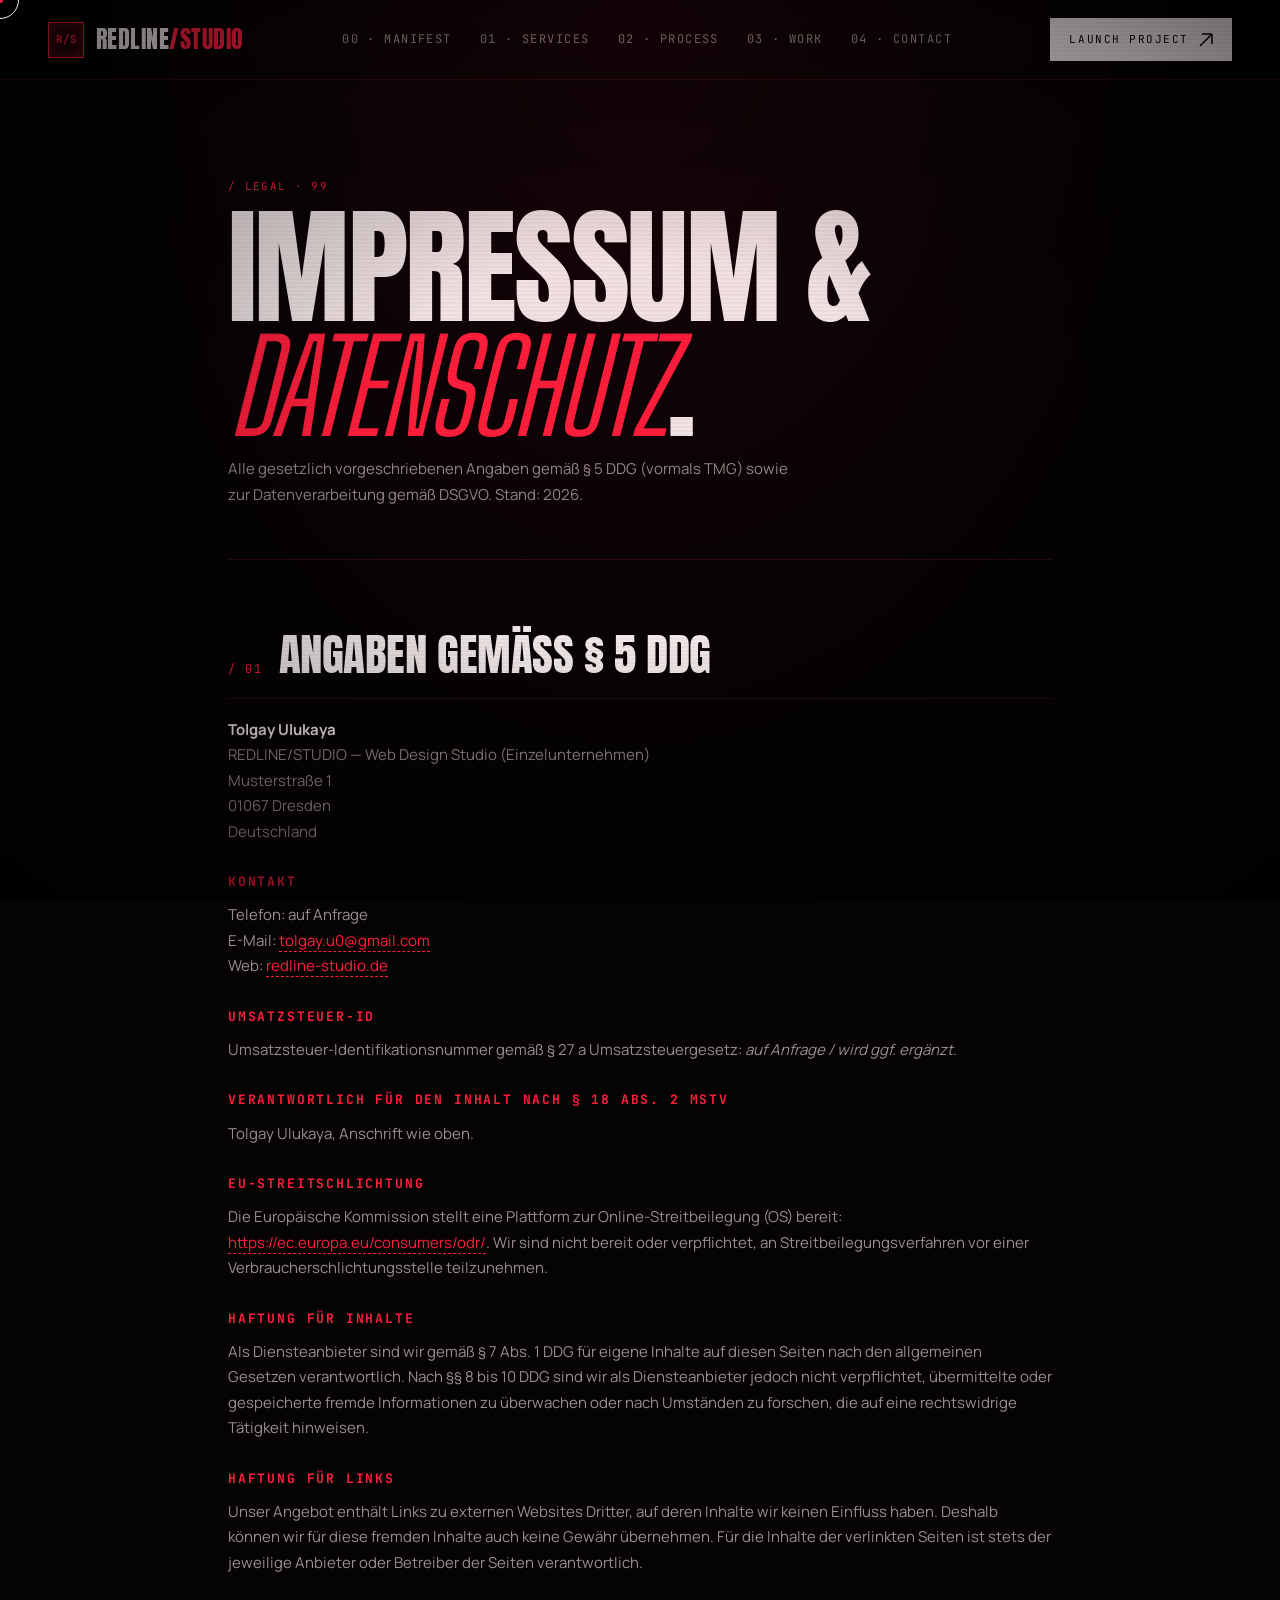
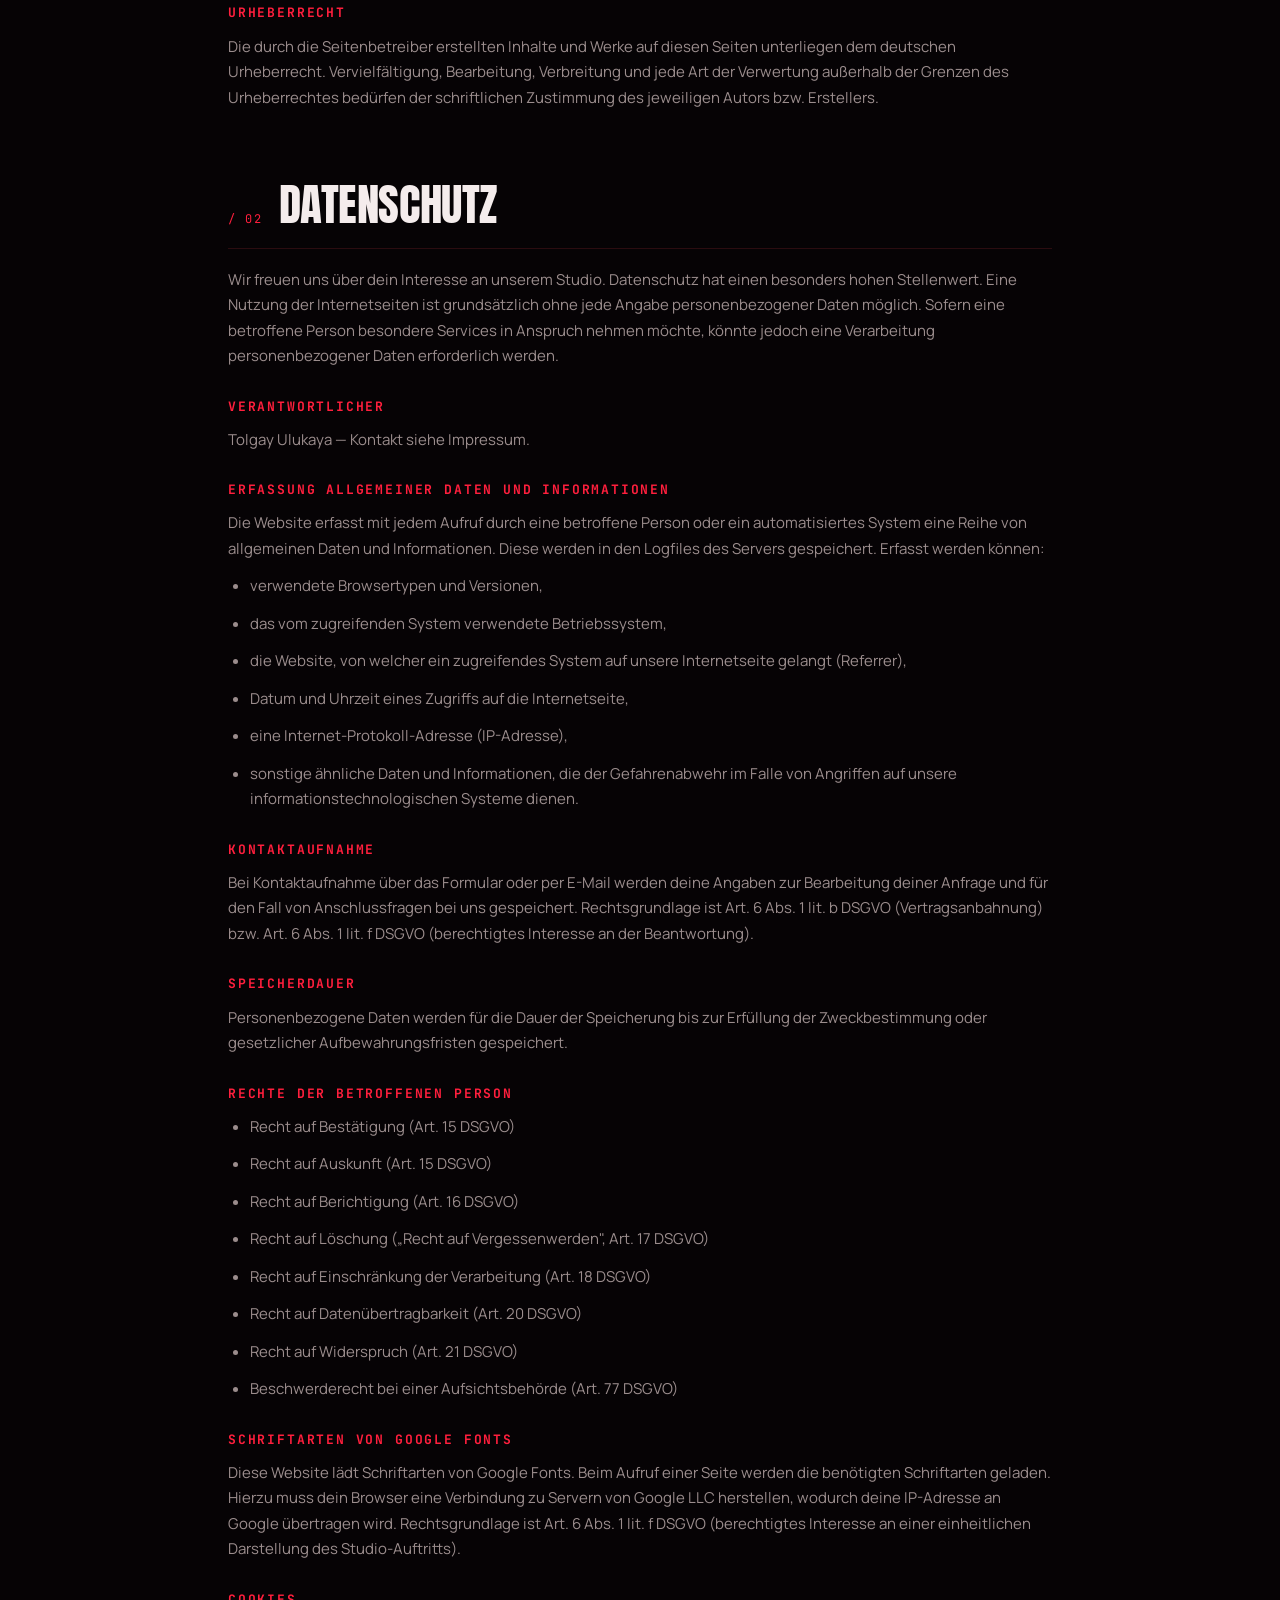
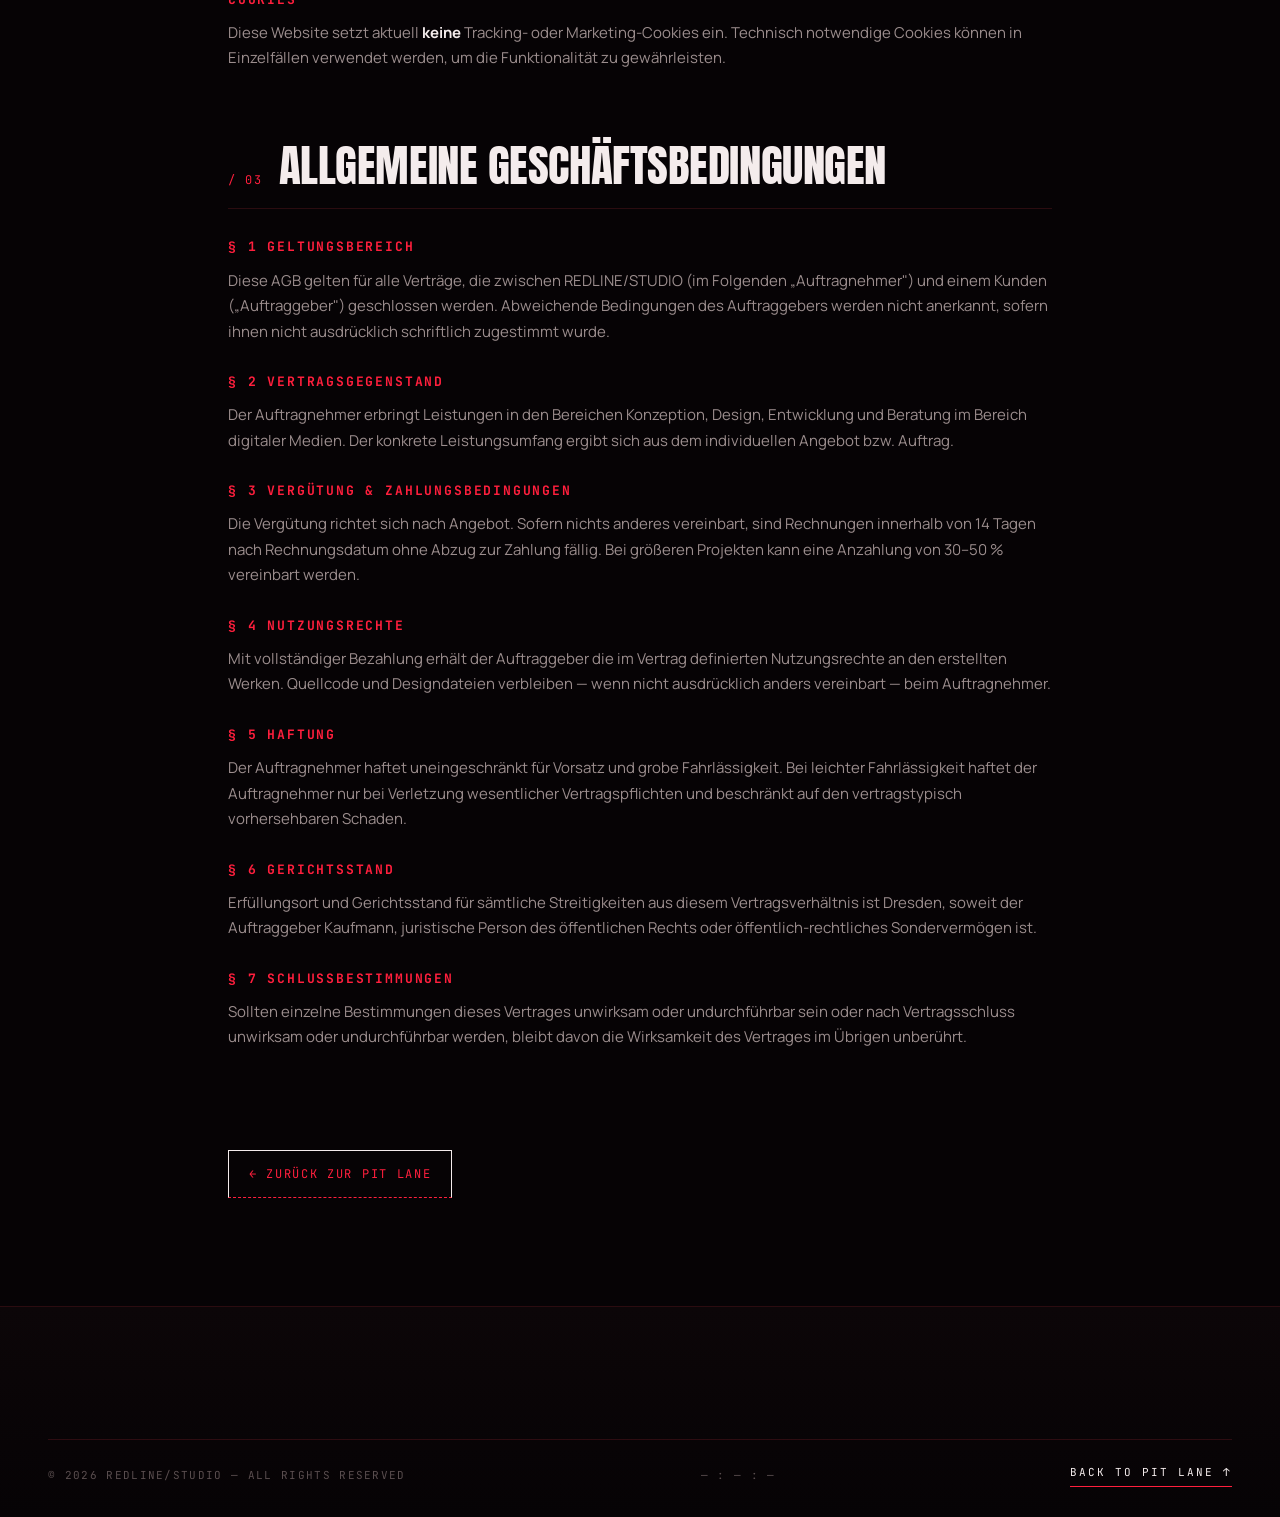
==== impressum.html @ 33f02e81 "fix: cache-bust asset URLs + lighten manifest top to surface video earlier" ====
<!DOCTYPE html>
<html lang="de">
<head>
  <meta charset="UTF-8" />
  <meta name="viewport" content="width=device-width, initial-scale=1.0" />
  <title>Impressum & Datenschutz — REDLINE/STUDIO</title>
  <meta name="description" content="Impressum, Datenschutzerklärung und AGB von REDLINE/STUDIO — Web Design Studio von Tolgay Ulukaya, Dresden." />
  <meta name="robots" content="noindex" />
  <link rel="preconnect" href="https://fonts.googleapis.com" />
  <link rel="preconnect" href="https://fonts.gstatic.com" crossorigin />
  <link href="https://fonts.googleapis.com/css2?family=Anton&family=JetBrains+Mono:wght@300;400;700&family=Manrope:wght@300;400;500;700&family=Big+Shoulders+Display:wght@700;900&display=swap" rel="stylesheet" />
  <link rel="stylesheet" href="assets/css/style.css?v=20260523c" />
</head>
<body>
  <div class="noise" aria-hidden="true"></div>
  <div class="scanlines" aria-hidden="true"></div>
  <div class="vignette" aria-hidden="true"></div>

  <div class="cursor" aria-hidden="true">
    <div class="cursor__dot"></div>
    <div class="cursor__ring"></div>
  </div>

  <header class="nav is-scrolled" id="nav">
    <a href="index.html" class="nav__logo">
      <span class="nav__logo-mark">R/S</span>
      <span class="nav__logo-text">REDLINE<span>/STUDIO</span></span>
    </a>
    <nav class="nav__links">
      <a href="index.html#manifesto" data-link>00 · Manifest</a>
      <a href="index.html#services" data-link>01 · Services</a>
      <a href="index.html#process"  data-link>02 · Process</a>
      <a href="index.html#work"     data-link>03 · Work</a>
      <a href="index.html#contact"  data-link>04 · Contact</a>
    </nav>
    <a href="index.html#contact" class="nav__cta" data-magnetic>
      <span>Launch Project</span>
      <svg width="14" height="14" viewBox="0 0 14 14" fill="none"><path d="M1 13L13 1M13 1H3M13 1V11" stroke="currentColor" stroke-width="1.5"/></svg>
    </a>
  </header>

  <main class="legal">
    <header class="legal__hero">
      <span class="mono" style="color: var(--red);">/ LEGAL · 99</span>
      <h1>Impressum &amp; <em>Datenschutz</em>.</h1>
      <p>Alle gesetzlich vorgeschriebenen Angaben gemäß § 5 DDG (vormals TMG) sowie zur Datenverarbeitung gemäß DSGVO. Stand: 2026.</p>
    </header>

    <article id="impressum">
      <h2 data-num="/ 01">Angaben gemäß § 5 DDG</h2>
      <p>
        <strong>Tolgay Ulukaya</strong><br/>
        REDLINE/STUDIO — Web Design Studio (Einzelunternehmen)<br/>
        Musterstraße 1<br/>
        01067 Dresden<br/>
        Deutschland
      </p>

      <h3>Kontakt</h3>
      <p>
        Telefon: auf Anfrage<br/>
        E-Mail: <a href="mailto:tolgay.u0@gmail.com">tolgay.u0@gmail.com</a><br/>
        Web: <a href="/">redline-studio.de</a>
      </p>

      <h3>Umsatzsteuer-ID</h3>
      <p>
        Umsatzsteuer-Identifikationsnummer gemäß § 27 a Umsatzsteuergesetz: <em>auf Anfrage / wird ggf. ergänzt</em>.
      </p>

      <h3>Verantwortlich für den Inhalt nach § 18 Abs. 2 MStV</h3>
      <p>Tolgay Ulukaya, Anschrift wie oben.</p>

      <h3>EU-Streitschlichtung</h3>
      <p>
        Die Europäische Kommission stellt eine Plattform zur Online-Streitbeilegung (OS) bereit:
        <a href="https://ec.europa.eu/consumers/odr/" target="_blank" rel="noopener">https://ec.europa.eu/consumers/odr/</a>.
        Wir sind nicht bereit oder verpflichtet, an Streitbeilegungsverfahren vor einer Verbraucher­schlichtungs­stelle teilzunehmen.
      </p>

      <h3>Haftung für Inhalte</h3>
      <p>
        Als Diensteanbieter sind wir gemäß § 7 Abs. 1 DDG für eigene Inhalte auf diesen Seiten nach den allgemeinen Gesetzen verantwortlich.
        Nach §§ 8 bis 10 DDG sind wir als Diensteanbieter jedoch nicht verpflichtet, übermittelte oder gespeicherte fremde Informationen zu überwachen oder nach Umständen zu forschen, die auf eine rechtswidrige Tätigkeit hinweisen.
      </p>

      <h3>Haftung für Links</h3>
      <p>
        Unser Angebot enthält Links zu externen Websites Dritter, auf deren Inhalte wir keinen Einfluss haben.
        Deshalb können wir für diese fremden Inhalte auch keine Gewähr übernehmen. Für die Inhalte der verlinkten Seiten ist stets der jeweilige Anbieter oder Betreiber der Seiten verantwortlich.
      </p>

      <h3>Urheberrecht</h3>
      <p>
        Die durch die Seitenbetreiber erstellten Inhalte und Werke auf diesen Seiten unterliegen dem deutschen Urheberrecht.
        Vervielfältigung, Bearbeitung, Verbreitung und jede Art der Verwertung außerhalb der Grenzen des Urheberrechtes bedürfen der schriftlichen Zustimmung des jeweiligen Autors bzw. Erstellers.
      </p>
    </article>

    <article id="datenschutz">
      <h2 data-num="/ 02">Datenschutz</h2>
      <p>
        Wir freuen uns über dein Interesse an unserem Studio. Datenschutz hat einen besonders hohen Stellenwert.
        Eine Nutzung der Internetseiten ist grundsätzlich ohne jede Angabe personenbezogener Daten möglich.
        Sofern eine betroffene Person besondere Services in Anspruch nehmen möchte, könnte jedoch eine Verarbeitung personenbezogener Daten erforderlich werden.
      </p>

      <h3>Verantwortlicher</h3>
      <p>
        Tolgay Ulukaya — Kontakt siehe Impressum.
      </p>

      <h3>Erfassung allgemeiner Daten und Informationen</h3>
      <p>
        Die Website erfasst mit jedem Aufruf durch eine betroffene Person oder ein automatisiertes System eine Reihe von allgemeinen Daten und Informationen.
        Diese werden in den Logfiles des Servers gespeichert. Erfasst werden können:
      </p>
      <ul>
        <li>verwendete Browsertypen und Versionen,</li>
        <li>das vom zugreifenden System verwendete Betriebssystem,</li>
        <li>die Website, von welcher ein zugreifendes System auf unsere Internetseite gelangt (Referrer),</li>
        <li>Datum und Uhrzeit eines Zugriffs auf die Internetseite,</li>
        <li>eine Internet-Protokoll-Adresse (IP-Adresse),</li>
        <li>sonstige ähnliche Daten und Informationen, die der Gefahrenabwehr im Falle von Angriffen auf unsere informationstechnologischen Systeme dienen.</li>
      </ul>

      <h3>Kontaktaufnahme</h3>
      <p>
        Bei Kontaktaufnahme über das Formular oder per E-Mail werden deine Angaben zur Bearbeitung deiner Anfrage und für den Fall von Anschlussfragen bei uns gespeichert.
        Rechtsgrundlage ist Art. 6 Abs. 1 lit. b DSGVO (Vertragsanbahnung) bzw. Art. 6 Abs. 1 lit. f DSGVO (berechtigtes Interesse an der Beantwortung).
      </p>

      <h3>Speicherdauer</h3>
      <p>
        Personenbezogene Daten werden für die Dauer der Speicherung bis zur Erfüllung der Zweckbestimmung oder gesetzlicher Aufbewahrungsfristen gespeichert.
      </p>

      <h3>Rechte der betroffenen Person</h3>
      <ul>
        <li>Recht auf Bestätigung (Art. 15 DSGVO)</li>
        <li>Recht auf Auskunft (Art. 15 DSGVO)</li>
        <li>Recht auf Berichtigung (Art. 16 DSGVO)</li>
        <li>Recht auf Löschung („Recht auf Vergessenwerden", Art. 17 DSGVO)</li>
        <li>Recht auf Einschränkung der Verarbeitung (Art. 18 DSGVO)</li>
        <li>Recht auf Datenübertragbarkeit (Art. 20 DSGVO)</li>
        <li>Recht auf Widerspruch (Art. 21 DSGVO)</li>
        <li>Beschwerderecht bei einer Aufsichtsbehörde (Art. 77 DSGVO)</li>
      </ul>

      <h3>Schriftarten von Google Fonts</h3>
      <p>
        Diese Website lädt Schriftarten von Google Fonts. Beim Aufruf einer Seite werden die benötigten Schriftarten geladen.
        Hierzu muss dein Browser eine Verbindung zu Servern von Google LLC herstellen, wodurch deine IP-Adresse an Google übertragen wird.
        Rechtsgrundlage ist Art. 6 Abs. 1 lit. f DSGVO (berechtigtes Interesse an einer einheitlichen Darstellung des Studio-Auftritts).
      </p>

      <h3>Cookies</h3>
      <p>
        Diese Website setzt aktuell <strong>keine</strong> Tracking- oder Marketing-Cookies ein.
        Technisch notwendige Cookies können in Einzelfällen verwendet werden, um die Funktionalität zu gewährleisten.
      </p>
    </article>

    <article id="agb">
      <h2 data-num="/ 03">Allgemeine Geschäftsbedingungen</h2>
      <h3>§ 1 Geltungsbereich</h3>
      <p>
        Diese AGB gelten für alle Verträge, die zwischen REDLINE/STUDIO (im Folgenden „Auftragnehmer") und einem Kunden („Auftraggeber") geschlossen werden.
        Abweichende Bedingungen des Auftraggebers werden nicht anerkannt, sofern ihnen nicht ausdrücklich schriftlich zugestimmt wurde.
      </p>

      <h3>§ 2 Vertragsgegenstand</h3>
      <p>
        Der Auftragnehmer erbringt Leistungen in den Bereichen Konzeption, Design, Entwicklung und Beratung im Bereich digitaler Medien.
        Der konkrete Leistungsumfang ergibt sich aus dem individuellen Angebot bzw. Auftrag.
      </p>

      <h3>§ 3 Vergütung &amp; Zahlungsbedingungen</h3>
      <p>
        Die Vergütung richtet sich nach Angebot. Sofern nichts anderes vereinbart, sind Rechnungen innerhalb von 14 Tagen nach Rechnungsdatum ohne Abzug zur Zahlung fällig.
        Bei größeren Projekten kann eine Anzahlung von 30–50 % vereinbart werden.
      </p>

      <h3>§ 4 Nutzungsrechte</h3>
      <p>
        Mit vollständiger Bezahlung erhält der Auftraggeber die im Vertrag definierten Nutzungsrechte an den erstellten Werken. Quellcode und Designdateien verbleiben — wenn nicht ausdrücklich anders vereinbart — beim Auftragnehmer.
      </p>

      <h3>§ 5 Haftung</h3>
      <p>
        Der Auftragnehmer haftet uneingeschränkt für Vorsatz und grobe Fahrlässigkeit. Bei leichter Fahrlässigkeit haftet der Auftragnehmer nur bei Verletzung wesentlicher Vertragspflichten und beschränkt auf den vertragstypisch vorhersehbaren Schaden.
      </p>

      <h3>§ 6 Gerichtsstand</h3>
      <p>
        Erfüllungsort und Gerichtsstand für sämtliche Streitigkeiten aus diesem Vertragsverhältnis ist Dresden, soweit der Auftraggeber Kaufmann, juristische Person des öffentlichen Rechts oder öffentlich-rechtliches Sondervermögen ist.
      </p>

      <h3>§ 7 Schlussbestimmungen</h3>
      <p>
        Sollten einzelne Bestimmungen dieses Vertrages unwirksam oder undurchführbar sein oder nach Vertragsschluss unwirksam oder undurchführbar werden, bleibt davon die Wirksamkeit des Vertrages im Übrigen unberührt.
      </p>
    </article>

    <a href="index.html" class="legal__back" data-magnetic>
      ← Zurück zur Pit Lane
    </a>
  </main>

  <footer class="footer">
    <div class="footer__bottom">
      <span class="mono">© 2026 REDLINE/STUDIO — ALL RIGHTS RESERVED</span>
      <span class="mono" id="clock">— : — : —</span>
      <a href="index.html#top" class="footer__top-btn">BACK TO PIT LANE ↑</a>
    </div>
  </footer>

  <script src="assets/js/main.js?v=20260523c"></script>
</body>
</html>
---- assets/css/style.css ----
/* =========================================================
   REDLINE/STUDIO — Core Stylesheet
   Aggressive black/red/neon · racing-grade · brutalist
   ========================================================= */

:root {
  --bg: #060305;
  --bg-2: #0c0608;
  --bg-3: #150a0d;
  --ink: #f4ecec;
  --ink-dim: #9b8d8d;
  --ink-mute: #5a4e4f;
  --line: rgba(255, 60, 80, 0.15);
  --line-2: rgba(255, 255, 255, 0.07);
  --red: #ff1f3d;
  --red-2: #ff003c;
  --red-deep: #b3001b;
  --red-glow: 255, 31, 61;
  --rose: #ffd2d8;
  --cream: #f4ecec;
  --grid: rgba(255, 31, 61, 0.06);

  --font-display: "Anton", "Bebas Neue", "Impact", sans-serif;
  --font-display-2: "Big Shoulders Display", "Anton", sans-serif;
  --font-mono: "JetBrains Mono", "IBM Plex Mono", monospace;
  --font-body: "Manrope", "Helvetica Neue", sans-serif;

  --ease: cubic-bezier(0.7, 0, 0.2, 1);
  --ease-out: cubic-bezier(0.16, 1, 0.3, 1);
  --ease-power: cubic-bezier(0.85, 0, 0.15, 1);
}

* { box-sizing: border-box; margin: 0; padding: 0; }
*::selection { background: var(--red); color: #fff; text-shadow: none; }

html { scroll-behavior: smooth; }

html {
  /* Solid fallback before the video element loads. Painted FIRST in the stacking
     order, so .bg-scroll (z-index: -3) sits between this fallback and the body. */
  background: var(--bg);
  color: var(--ink);
  /* NOTE: do not use overflow-x: hidden on html — it breaks position: sticky.
     Horizontal overflow is clipped on body instead. */
}

body {
  /* Body MUST stay transparent — a solid bg here would cover the scroll-video. */
  background: transparent;
  color: var(--ink);
  font-family: var(--font-body);
  font-weight: 400;
  font-size: 16px;
  line-height: 1.55;
  overflow-x: clip;
  -webkit-font-smoothing: antialiased;
  text-rendering: optimizeLegibility;
}

body { cursor: none; }
@media (hover: none) { body { cursor: auto; } .cursor { display: none; } }

img, svg, video { max-width: 100%; display: block; }
a { color: inherit; text-decoration: none; }
button { font: inherit; cursor: none; background: none; border: 0; color: inherit; }
input, textarea, select { font: inherit; color: inherit; }

/* =========================================================
   BACKGROUND SCROLL VIDEO
   ========================================================= */
.bg-scroll {
  position: fixed; inset: 0;
  z-index: -3;
  opacity: 0;
  pointer-events: none;
  transition: opacity 1.2s var(--ease-out);
  will-change: opacity;
}
.bg-scroll.is-active { opacity: 1; }
.bg-scroll__video {
  position: absolute; inset: 0;
  width: 100%; height: 100%;
  object-fit: cover;
  filter: contrast(1.15) saturate(1.4) brightness(1.0);
  transform: scale(1.05);
  will-change: transform;
}
.bg-scroll__tint {
  position: absolute; inset: 0;
  background:
    radial-gradient(ellipse at 20% 30%, rgba(var(--red-glow), 0.22) 0%, transparent 60%),
    radial-gradient(ellipse at 80% 80%, rgba(var(--red-glow), 0.18) 0%, transparent 55%),
    linear-gradient(180deg, rgba(6, 3, 5, 0.15) 0%, rgba(6, 3, 5, 0.3) 100%);
}
.bg-scroll__grid {
  position: absolute; inset: 0;
  background-image:
    linear-gradient(to right, rgba(var(--red-glow), 0.05) 1px, transparent 1px),
    linear-gradient(to bottom, rgba(var(--red-glow), 0.05) 1px, transparent 1px);
  background-size: 80px 80px;
  mask-image: radial-gradient(ellipse at center, black 30%, transparent 90%);
  opacity: 0.5;
}

/* =========================================================
   OVERLAYS
   ========================================================= */
.noise {
  position: fixed; inset: 0; z-index: 9990;
  pointer-events: none; opacity: 0.07; mix-blend-mode: overlay;
  background-image: url("data:image/svg+xml;utf8,<svg xmlns='http://www.w3.org/2000/svg' width='200' height='200'><filter id='n'><feTurbulence type='fractalNoise' baseFrequency='0.85' numOctaves='2' stitchTiles='stitch'/><feColorMatrix values='0 0 0 0 0   0 0 0 0 0   0 0 0 0 0   0 0 0 0.9 0'/></filter><rect width='100%' height='100%' filter='url(%23n)'/></svg>");
  animation: noiseShift 0.6s steps(2) infinite;
}

@keyframes noiseShift {
  0%   { transform: translate(0, 0); }
  50%  { transform: translate(-3%, 2%); }
  100% { transform: translate(2%, -1%); }
}

.scanlines {
  position: fixed; inset: 0; z-index: 9991;
  pointer-events: none; opacity: 0.25;
  background: repeating-linear-gradient(
    to bottom,
    transparent 0px,
    transparent 2px,
    rgba(0, 0, 0, 0.25) 3px,
    transparent 4px
  );
  mix-blend-mode: multiply;
}

.vignette {
  position: fixed; inset: 0; z-index: 9989;
  pointer-events: none;
  background:
    radial-gradient(ellipse at 50% 50%, transparent 30%, rgba(0,0,0,0.55) 100%),
    radial-gradient(ellipse at 50% 0%, rgba(var(--red-glow), 0.08) 0%, transparent 60%);
}

/* =========================================================
   CUSTOM CURSOR
   ========================================================= */
.cursor {
  position: fixed; top: 0; left: 0; z-index: 9999;
  pointer-events: none;
  mix-blend-mode: difference;
}
.cursor__dot {
  position: fixed; top: 0; left: 0;
  width: 6px; height: 6px;
  background: var(--red);
  border-radius: 50%;
  transform: translate(-50%, -50%);
  transition: width 0.25s var(--ease), height 0.25s var(--ease), background 0.25s;
  will-change: transform;
}
.cursor__ring {
  position: fixed; top: 0; left: 0;
  width: 38px; height: 38px;
  border: 1.5px solid var(--ink);
  border-radius: 50%;
  transform: translate(-50%, -50%);
  transition: width 0.35s var(--ease-out), height 0.35s var(--ease-out), border-color 0.25s, background 0.25s;
  will-change: transform;
}
.cursor.is-hover .cursor__ring {
  width: 64px; height: 64px;
  background: rgba(255, 31, 61, 0.15);
  border-color: var(--red);
}
.cursor.is-hover .cursor__dot { width: 0; height: 0; }

/* =========================================================
   LOADER
   ========================================================= */
.loader {
  position: fixed; inset: 0; z-index: 10000;
  background: var(--bg);
  display: grid;
  grid-template-rows: 1fr auto auto;
  padding: clamp(20px, 4vw, 48px);
  transition: transform 1.2s var(--ease-power), opacity 0.6s 0.6s linear;
}
.loader.is-done { transform: translateY(-100%); opacity: 0; pointer-events: none; }
.loader__bar {
  align-self: end;
  width: 100%; height: 2px;
  background: rgba(255,255,255,0.07);
  overflow: hidden;
  position: relative;
}
.loader__bar span {
  display: block; width: 0%; height: 100%;
  background: var(--red);
  box-shadow: 0 0 30px rgba(var(--red-glow), 0.9);
  transition: width 0.15s linear;
}
.loader__meta {
  display: flex; justify-content: space-between;
  font-family: var(--font-mono); font-size: 12px;
  letter-spacing: 0.1em; color: var(--ink-dim);
  margin-top: 18px;
}
.loader__count {
  color: var(--red);
  text-shadow: 0 0 20px rgba(var(--red-glow), 0.7);
}
.loader__brand {
  margin-top: 40px;
  font-family: var(--font-display);
  font-size: clamp(48px, 11vw, 180px);
  letter-spacing: -0.02em;
  line-height: 0.9;
  color: var(--ink);
  border-top: 1px solid var(--line);
  padding-top: 24px;
}

/* =========================================================
   NAV
   ========================================================= */
.nav {
  position: fixed; top: 0; left: 0; right: 0; z-index: 100;
  padding: 18px clamp(20px, 4vw, 48px);
  display: grid;
  grid-template-columns: auto 1fr auto;
  align-items: center;
  gap: 24px;
  transition: background 0.3s, backdrop-filter 0.3s;
  mix-blend-mode: difference;
}
.nav.is-scrolled {
  background: rgba(6, 3, 5, 0.7);
  backdrop-filter: blur(14px);
  border-bottom: 1px solid var(--line);
  mix-blend-mode: normal;
}
.nav__logo {
  display: flex; align-items: center; gap: 12px;
  font-family: var(--font-display);
  font-size: 24px;
  letter-spacing: 0.02em;
  text-transform: uppercase;
}
.nav__logo-mark {
  display: inline-flex; align-items: center; justify-content: center;
  width: 36px; height: 36px;
  border: 1px solid var(--red);
  color: var(--red);
  font-family: var(--font-mono); font-size: 11px;
  letter-spacing: 0; font-weight: 700;
  background: rgba(var(--red-glow), 0.08);
  box-shadow: inset 0 0 16px rgba(var(--red-glow), 0.3);
}
.nav__logo-text span { color: var(--red); }
.nav__links {
  display: flex; gap: 28px; justify-content: center;
  font-family: var(--font-mono); font-size: 12px;
  letter-spacing: 0.12em; text-transform: uppercase;
}
.nav__links a {
  position: relative; color: var(--ink-dim);
  transition: color 0.25s;
}
.nav__links a:hover { color: var(--ink); }
.nav__links a::after {
  content: ""; position: absolute; left: 0; bottom: -6px;
  width: 0; height: 1px; background: var(--red);
  transition: width 0.35s var(--ease-out);
}
.nav__links a:hover::after { width: 100%; }

.nav__cta {
  display: inline-flex; align-items: center; gap: 10px;
  padding: 12px 18px;
  border: 1px solid var(--ink);
  font-family: var(--font-mono); font-size: 11px;
  letter-spacing: 0.14em; text-transform: uppercase;
  background: var(--ink); color: var(--bg);
  transition: background 0.3s, color 0.3s, box-shadow 0.3s;
}
.nav__cta:hover {
  background: var(--red); color: var(--ink); border-color: var(--red);
  box-shadow: 0 0 40px rgba(var(--red-glow), 0.5);
}

@media (max-width: 900px) {
  .nav__links { display: none; }
  .nav { grid-template-columns: auto 1fr; }
}

/* =========================================================
   HERO
   ========================================================= */
.hero {
  position: relative;
  min-height: 100vh;
  display: grid;
  grid-template-rows: 1fr auto;
  overflow: hidden;
  isolation: isolate;
}
.hero__video {
  position: absolute; inset: 0;
  width: 100%; height: 100%;
  object-fit: cover;
  z-index: -2;
  filter: grayscale(0.4) contrast(1.05) brightness(0.6) saturate(1.4);
}
.hero__overlay {
  position: absolute; inset: 0; z-index: -1;
  background:
    radial-gradient(ellipse at 30% 50%, rgba(var(--red-glow), 0.25) 0%, transparent 50%),
    radial-gradient(ellipse at 70% 90%, rgba(var(--red-glow), 0.18) 0%, transparent 45%),
    linear-gradient(180deg, rgba(0,0,0,0.45) 0%, rgba(0,0,0,0.25) 40%, rgba(6,3,5,0.95) 100%);
}
.hero__grid {
  position: absolute; inset: 0; z-index: -1;
  background-image:
    linear-gradient(to right, var(--grid) 1px, transparent 1px),
    linear-gradient(to bottom, var(--grid) 1px, transparent 1px);
  background-size: 80px 80px;
  mask-image: radial-gradient(ellipse at center, black 30%, transparent 80%);
  opacity: 0.6;
}

.hero__corner {
  position: absolute;
  display: flex; flex-direction: column; gap: 4px;
  font-family: var(--font-mono); font-size: 11px;
  letter-spacing: 0.12em; color: var(--ink-dim);
  padding: clamp(20px, 4vw, 48px);
  z-index: 2;
}
.hero__corner em { color: var(--red); font-style: normal; }
.hero__corner--tl { top: 70px; left: 0; }
.hero__corner--tr { top: 70px; right: 0; text-align: right; align-items: flex-end; }
.hero__corner--bl { bottom: 70px; left: 0; }
.hero__corner--br { bottom: 70px; right: 0; text-align: right; align-items: flex-end; }
.hero__corner--br span:last-child {
  color: var(--red);
  animation: rec 1.6s steps(2) infinite;
}
@keyframes rec { 50% { opacity: 0.2; } }

.hero__content {
  align-self: end;
  padding: clamp(60px, 8vh, 120px) clamp(20px, 4vw, 48px);
  z-index: 2;
  display: flex; flex-direction: column; gap: 28px;
  max-width: 1500px;
}
.kicker {
  font-family: var(--font-mono); font-size: 11px;
  letter-spacing: 0.18em; color: var(--red);
  text-transform: uppercase;
  display: inline-flex; align-items: center; gap: 12px;
}
.hero__title {
  font-family: var(--font-display);
  font-size: clamp(64px, 14vw, 240px);
  line-height: 0.85;
  letter-spacing: -0.02em;
  text-transform: uppercase;
  font-weight: 400;
}
.hero__title .line {
  display: block;
  overflow: hidden;
}
.hero__title .word {
  display: inline-block;
  position: relative;
  transform: translateY(110%);
  transition: transform 1.2s var(--ease-power);
}
.is-loaded .hero__title .word { transform: translateY(0); }
.is-loaded .hero__title .line:nth-child(2) .word { transition-delay: 0.1s; }
.is-loaded .hero__title .line:nth-child(3) .word { transition-delay: 0.2s; }

.hero__title .italic { font-style: italic; font-family: var(--font-display-2); }
.hero__title .redline {
  color: var(--red);
  text-shadow:
    0 0 30px rgba(var(--red-glow), 0.5),
    0 0 60px rgba(var(--red-glow), 0.3);
}
.hero__title .small {
  font-family: var(--font-display-2);
  font-size: 0.55em;
  font-style: italic;
  color: var(--ink-dim);
  letter-spacing: 0;
}
.caret {
  display: inline-block; color: var(--red);
  animation: caret 1s steps(2) infinite;
}
@keyframes caret { 50% { opacity: 0; } }

.hero__sub {
  font-size: clamp(15px, 1.3vw, 19px);
  line-height: 1.5;
  max-width: 560px;
  color: var(--ink-dim);
}
.hero__sub strong { color: var(--red); font-weight: 700; }

.hero__cta { display: flex; gap: 14px; flex-wrap: wrap; }

.btn {
  display: inline-flex; align-items: center; gap: 14px;
  padding: 18px 28px;
  font-family: var(--font-mono); font-size: 12px;
  letter-spacing: 0.18em; text-transform: uppercase;
  border: 1px solid var(--ink);
  position: relative; overflow: hidden;
  transition: color 0.3s, border-color 0.3s, transform 0.4s var(--ease-out);
}
.btn::before {
  content: "";
  position: absolute; inset: 0; z-index: -1;
  background: var(--red);
  transform: translateY(101%);
  transition: transform 0.45s var(--ease-power);
}
.btn:hover::before { transform: translateY(0); }
.btn:hover { color: var(--ink); border-color: var(--red); box-shadow: 0 0 40px rgba(var(--red-glow), 0.4); }

.btn--primary {
  background: var(--ink); color: var(--bg);
  border-color: var(--ink);
}
.btn--primary:hover { color: var(--ink); }
.btn--ghost { color: var(--ink); border-color: rgba(255,255,255,0.4); }
.btn--block { width: 100%; justify-content: space-between; padding: 22px 28px; }

/* MARQUEE */
.marquee {
  position: relative;
  width: 100%; overflow: hidden;
  border-top: 1px solid var(--line);
  border-bottom: 1px solid var(--line);
  background: rgba(0,0,0,0.5);
  backdrop-filter: blur(6px);
  z-index: 3;
}
.marquee--hero { padding: 20px 0; }
.marquee__track {
  display: inline-flex; align-items: center; gap: 40px;
  white-space: nowrap;
  font-family: var(--font-display);
  font-size: clamp(20px, 2.6vw, 36px);
  text-transform: uppercase;
  letter-spacing: 0.02em;
  animation: marquee 30s linear infinite;
}
.marquee__track .dot { color: var(--red); }
@keyframes marquee { to { transform: translateX(-50%); } }

/* =========================================================
   SECTION HELPERS
   ========================================================= */
.section-head {
  display: flex; align-items: center; gap: 18px;
  padding: 18px 0;
  font-family: var(--font-mono); font-size: 11px;
  letter-spacing: 0.18em; color: var(--ink-dim);
  text-transform: uppercase;
}
.section-num {
  color: var(--red); font-weight: 700;
  padding: 6px 10px; border: 1px solid rgba(var(--red-glow), 0.3);
  background: rgba(var(--red-glow), 0.06);
}
.section-line { flex: 1; height: 1px; background: var(--line); }
.mono { font-family: var(--font-mono); letter-spacing: 0.12em; font-size: 11px; }

/* =========================================================
   MANIFESTO
   ========================================================= */
.manifesto {
  padding: clamp(80px, 12vh, 160px) clamp(20px, 4vw, 48px);
  position: relative;
  background:
    linear-gradient(180deg, rgba(6, 3, 5, 0.4) 0%, rgba(6, 3, 5, 0.1) 50%, rgba(6, 3, 5, 0.25) 100%);
  border-top: 1px solid var(--line);
}
.manifesto::before {
  content: ""; position: absolute; inset: 0; pointer-events: none;
  background-image:
    radial-gradient(ellipse at 0% 0%, rgba(var(--red-glow), 0.08) 0%, transparent 50%),
    radial-gradient(ellipse at 100% 100%, rgba(var(--red-glow), 0.05) 0%, transparent 40%);
}
.manifesto__grid {
  display: grid; grid-template-columns: 1.4fr 1fr;
  gap: clamp(40px, 6vw, 100px);
  margin-top: 40px;
  position: relative;
}

.manifesto__text h2 {
  font-family: var(--font-display);
  font-size: clamp(40px, 7vw, 110px);
  line-height: 0.95;
  letter-spacing: -0.02em;
  text-transform: uppercase;
  font-weight: 400;
}
.manifesto__text h2 span { display: block; }
.manifesto__text h2 em {
  color: var(--red); font-style: italic;
  font-family: var(--font-display-2);
}
.manifesto__text h2 s { color: var(--ink-mute); }
.reveal-text span {
  overflow: hidden;
  display: block;
}
.reveal-text span::after {
  content: ""; display: block; height: 1px; background: var(--line); margin-top: 6px;
}

.manifesto__lead {
  margin-top: 32px;
  font-size: clamp(15px, 1.2vw, 18px);
  color: var(--ink-dim);
  max-width: 540px;
  line-height: 1.6;
}

.manifesto__stats {
  display: grid; grid-template-columns: 1fr 1fr;
  gap: 24px;
  align-content: start;
}
.stat {
  border: 1px solid var(--line);
  background: linear-gradient(180deg, rgba(255,255,255,0.02), transparent);
  padding: 28px 24px;
  position: relative; overflow: hidden;
  transition: border-color 0.3s, background 0.3s, transform 0.4s var(--ease-out);
}
.stat::before {
  content: ""; position: absolute; top: 0; left: 0;
  width: 8px; height: 8px;
  border-top: 1px solid var(--red);
  border-left: 1px solid var(--red);
}
.stat::after {
  content: ""; position: absolute; bottom: 0; right: 0;
  width: 8px; height: 8px;
  border-bottom: 1px solid var(--red);
  border-right: 1px solid var(--red);
}
.stat:hover {
  border-color: rgba(var(--red-glow), 0.5);
  background: rgba(var(--red-glow), 0.04);
  transform: translateY(-3px);
}
.stat__num {
  font-family: var(--font-display);
  font-size: clamp(48px, 6vw, 90px);
  line-height: 1;
  color: var(--ink);
  letter-spacing: -0.02em;
  display: inline-block;
}
.stat__suffix {
  font-family: var(--font-display-2);
  font-size: clamp(28px, 3vw, 42px);
  font-style: italic;
  color: var(--red);
}
.stat__label {
  display: block; margin-top: 8px;
  font-family: var(--font-mono); font-size: 11px;
  letter-spacing: 0.14em; text-transform: uppercase;
  color: var(--ink-dim);
}

@media (max-width: 900px) {
  .manifesto__grid { grid-template-columns: 1fr; }
}

/* =========================================================
   SERVICES
   ========================================================= */
.services {
  padding: clamp(80px, 12vh, 160px) clamp(20px, 4vw, 48px);
  position: relative;
  background:
    linear-gradient(180deg, rgba(6, 3, 5, 0.3) 0%, rgba(6, 3, 5, 0.6) 30%, rgba(6, 3, 5, 0.78) 100%);
  border-top: 1px solid var(--line);
}
.services__title {
  font-family: var(--font-display);
  font-size: clamp(36px, 6vw, 90px);
  line-height: 0.95;
  letter-spacing: -0.02em;
  text-transform: uppercase;
  margin: 24px 0 60px;
  font-weight: 400;
}
.services__title em {
  font-family: var(--font-display-2);
  font-style: italic; color: var(--red);
}

.services__list {
  display: grid; grid-template-columns: repeat(2, 1fr);
  gap: 0;
  border: 1px solid var(--line);
}
.service {
  position: relative;
  padding: 40px;
  border-right: 1px solid var(--line);
  border-bottom: 1px solid var(--line);
  overflow: hidden;
  cursor: none;
  transition: background 0.35s var(--ease);
  isolation: isolate;
}
.service:nth-child(2n) { border-right: 0; }
.service:nth-last-child(-n+2) { border-bottom: 0; }
.service__glow {
  position: absolute; inset: 0; z-index: -1;
  background:
    radial-gradient(ellipse at var(--mx, 50%) var(--my, 50%), rgba(var(--red-glow), 0.18), transparent 50%);
  opacity: 0;
  transition: opacity 0.4s;
}
.service:hover .service__glow { opacity: 1; }
.service:hover { background: rgba(var(--red-glow), 0.04); }
.service::after {
  content: "→"; position: absolute; top: 32px; right: 32px;
  font-family: var(--font-display); font-size: 28px;
  color: var(--ink-mute);
  transform: rotate(-45deg);
  transition: color 0.3s, transform 0.4s var(--ease-out);
}
.service:hover::after { color: var(--red); transform: rotate(0deg) translateX(4px); }

.service__head {
  display: flex; justify-content: space-between; align-items: center;
  font-family: var(--font-mono); font-size: 11px;
  letter-spacing: 0.14em; color: var(--ink-dim);
  text-transform: uppercase;
  margin-bottom: 24px;
}
.service__num { color: var(--red); }
.service__tag {
  padding: 4px 8px;
  border: 1px solid var(--line);
}
.service__title {
  font-family: var(--font-display);
  font-size: clamp(40px, 5vw, 72px);
  line-height: 1;
  letter-spacing: -0.02em;
  text-transform: uppercase;
  font-weight: 400;
  margin-bottom: 16px;
}
.service__desc {
  color: var(--ink-dim);
  max-width: 480px;
  font-size: 15px; line-height: 1.6;
  margin-bottom: 28px;
}
.service__desc em { color: var(--red); font-style: italic; }
.service__items {
  list-style: none;
  display: flex; flex-wrap: wrap; gap: 8px;
}
.service__items li {
  padding: 6px 12px;
  border: 1px solid var(--line);
  font-family: var(--font-mono); font-size: 11px;
  letter-spacing: 0.1em;
  text-transform: uppercase;
  color: var(--ink-dim);
  transition: border-color 0.3s, color 0.3s;
}
.service:hover .service__items li {
  border-color: rgba(var(--red-glow), 0.4);
  color: var(--ink);
}

@media (max-width: 900px) {
  .services__list { grid-template-columns: 1fr; }
  .service { border-right: 0 !important; }
  .service:nth-last-child(2) { border-bottom: 1px solid var(--line); }
}

/* =========================================================
   ENGINEERING / 3D SECTION
   ========================================================= */
.engineering {
  position: relative;
  min-height: 220vh;
  background: transparent;
  border-top: 1px solid var(--line);
  border-bottom: 1px solid var(--line);
}
.engineering__inner {
  position: sticky; top: 0;
  height: 100vh;
  display: grid;
  grid-template-rows: auto 1fr auto;
  padding: clamp(60px, 8vh, 120px) clamp(20px, 4vw, 48px) clamp(40px, 6vh, 80px);
  overflow: hidden;
  isolation: isolate;
}
.engineering__canvas {
  position: absolute; inset: 0;
  width: 100%; height: 100%;
  z-index: -1;
  display: block;
}
.engineering__corner {
  position: absolute;
  display: flex; flex-direction: column; gap: 4px;
  font-family: var(--font-mono); font-size: 11px;
  letter-spacing: 0.14em; color: var(--ink-dim);
  padding: clamp(20px, 4vw, 48px);
  z-index: 3;
  pointer-events: none;
}
.engineering__corner em { color: var(--red); font-style: normal; }
.engineering__corner--tl { top: 0; left: 0; }
.engineering__corner--tr { top: 0; right: 0; text-align: right; align-items: flex-end; }

.engineering__head {
  display: flex; align-items: center; gap: 18px;
  font-family: var(--font-mono); font-size: 11px;
  color: var(--ink-dim);
  text-transform: uppercase; letter-spacing: 0.18em;
  z-index: 2;
}

.engineering__title {
  font-family: var(--font-display);
  font-size: clamp(54px, 12vw, 180px);
  line-height: 0.88;
  letter-spacing: -0.02em;
  text-transform: uppercase;
  font-weight: 400;
  align-self: center;
  text-shadow: 0 4px 30px rgba(0, 0, 0, 0.7);
  z-index: 2;
}
.engineering__title .line { display: block; overflow: visible; }
.engineering__title em {
  font-family: var(--font-display-2);
  font-style: italic;
  color: var(--red);
  text-shadow: 0 0 40px rgba(var(--red-glow), 0.7);
}
.engineering__title .outline {
  -webkit-text-stroke: 1.5px var(--ink);
  color: transparent;
  font-family: var(--font-display-2);
  font-style: italic;
}

.engineering__lead {
  max-width: 540px;
  color: var(--ink-dim);
  font-size: clamp(15px, 1.2vw, 18px);
  line-height: 1.6;
  margin-top: 24px;
  text-shadow: 0 2px 16px rgba(0, 0, 0, 0.6);
  z-index: 2;
}
.engineering__lead em { color: var(--red); font-style: italic; }

.engineering__legend {
  display: flex; gap: 32px; flex-wrap: wrap;
  font-family: var(--font-mono); font-size: 11px;
  letter-spacing: 0.18em; color: var(--ink-dim);
  text-transform: uppercase;
  border-top: 1px solid var(--line);
  padding-top: 18px;
  z-index: 2;
}
.engineering__legend .mono { color: var(--ink); }

@media (max-width: 900px) {
  .engineering { min-height: 180vh; }
  .engineering__title { font-size: clamp(40px, 14vw, 100px); }
}

/* =========================================================
   PROCESS
   ========================================================= */
.process {
  padding: clamp(80px, 12vh, 160px) clamp(20px, 4vw, 48px);
  background:
    linear-gradient(180deg, rgba(6, 3, 5, 0.25) 0%, rgba(6, 3, 5, 0.6) 35%, rgba(6, 3, 5, 0.8) 100%);
  border-top: 1px solid var(--line);
  position: relative;
  overflow: hidden;
}
.process::before {
  content: ""; position: absolute; inset: 0;
  background:
    radial-gradient(circle at 80% 20%, rgba(var(--red-glow), 0.06), transparent 45%);
  pointer-events: none;
}
.process__title {
  font-family: var(--font-display);
  font-size: clamp(36px, 6vw, 90px);
  line-height: 0.95;
  letter-spacing: -0.02em;
  text-transform: uppercase;
  margin: 24px 0 80px;
  font-weight: 400;
}
.process__title em {
  font-family: var(--font-display-2);
  font-style: italic; color: var(--red);
}

.process__track {
  position: relative;
  display: flex; flex-direction: column;
  gap: 60px;
  padding-left: 80px;
}
.process__line {
  position: absolute;
  left: 30px; top: 10px; bottom: 10px;
  width: 1px;
  background: linear-gradient(180deg, var(--red), rgba(var(--red-glow), 0.1));
  box-shadow: 0 0 18px rgba(var(--red-glow), 0.6);
}
.process__line::before, .process__line::after {
  content: ""; position: absolute; left: -3px;
  width: 7px; height: 7px;
  background: var(--red);
  border-radius: 50%;
  box-shadow: 0 0 16px var(--red);
}
.process__line::before { top: -4px; }
.process__line::after { bottom: -4px; }

.step {
  display: grid; grid-template-columns: 60px 1fr;
  gap: 40px; align-items: start;
  opacity: 0; transform: translateX(-30px);
  transition: opacity 0.7s var(--ease-out), transform 0.7s var(--ease-out);
}
.step.is-in { opacity: 1; transform: translateX(0); }

.step__index {
  position: absolute; left: 0;
  width: 60px; height: 60px;
  display: grid; place-items: center;
  background: var(--bg);
  border: 1px solid var(--red);
  border-radius: 50%;
  font-family: var(--font-display);
  font-size: 22px;
  color: var(--red);
  margin-left: 0;
  transform: translateX(-22px);
  box-shadow: 0 0 24px rgba(var(--red-glow), 0.4), inset 0 0 12px rgba(var(--red-glow), 0.2);
}
.step__num { line-height: 1; }
.step__pulse {
  position: absolute; inset: -2px;
  border: 1px solid var(--red);
  border-radius: 50%;
  animation: pulse 2s infinite;
}
@keyframes pulse {
  0% { transform: scale(1); opacity: 1; }
  100% { transform: scale(1.8); opacity: 0; }
}

.step__content {
  grid-column: 2;
  border: 1px solid var(--line);
  padding: 28px 32px;
  background: rgba(0,0,0,0.3);
  position: relative;
  transition: border-color 0.3s, background 0.3s;
}
.step:hover .step__content {
  border-color: rgba(var(--red-glow), 0.4);
  background: rgba(var(--red-glow), 0.04);
}
.step__content::before {
  content: ""; position: absolute; left: -8px; top: 30px;
  width: 8px; height: 8px;
  background: var(--red);
  transform: rotate(45deg);
  box-shadow: 0 0 12px var(--red);
}
.step__label {
  color: var(--red);
  display: block; margin-bottom: 6px;
}
.step h3 {
  font-family: var(--font-display);
  font-size: clamp(28px, 3vw, 44px);
  line-height: 1; letter-spacing: -0.01em;
  text-transform: uppercase;
  font-weight: 400;
  margin-bottom: 12px;
}
.step p { color: var(--ink-dim); max-width: 560px; line-height: 1.6; }
.step__time {
  display: inline-block; margin-top: 16px;
  padding: 4px 10px;
  border: 1px solid var(--line);
  color: var(--ink-dim);
}

/* =========================================================
   WORK
   ========================================================= */
.work {
  padding: clamp(80px, 12vh, 160px) clamp(20px, 4vw, 48px);
  background:
    linear-gradient(180deg, rgba(6, 3, 5, 0.3) 0%, rgba(6, 3, 5, 0.65) 40%, rgba(6, 3, 5, 0.82) 100%);
  border-top: 1px solid var(--line);
  position: relative;
}
.work__title {
  font-family: var(--font-display);
  font-size: clamp(36px, 6vw, 90px);
  line-height: 0.95;
  letter-spacing: -0.02em;
  text-transform: uppercase;
  margin: 24px 0 60px;
  font-weight: 400;
}
.work__title em {
  font-family: var(--font-display-2);
  font-style: italic; color: var(--red);
}

.work__grid {
  display: grid;
  grid-template-columns: repeat(12, 1fr);
  gap: 24px;
}
.case {
  grid-column: span 6;
  position: relative;
  cursor: none;
}
.case--large { grid-column: span 7; }
.case--large + .case { grid-column: span 5; }
.case--large + .case + .case { grid-column: span 5; }
.case--wide  { grid-column: span 12; }

.case__media {
  position: relative;
  aspect-ratio: 16/10;
  overflow: hidden;
  border: 1px solid var(--line);
  background: var(--bg);
  margin-bottom: 16px;
}
.case--large .case__media { aspect-ratio: 16/11; }
.case--wide .case__media { aspect-ratio: 21/9; }

.case__visual {
  position: absolute; inset: 0;
  transition: transform 0.8s var(--ease-out), filter 0.6s;
  filter: saturate(1.1);
}
.case:hover .case__visual { transform: scale(1.05); filter: saturate(1.3) brightness(1.1); }

.case__visual--01 {
  background:
    radial-gradient(ellipse at 50% 55%, rgba(var(--red-glow), 0.7) 0%, transparent 50%),
    radial-gradient(ellipse at 80% 90%, rgba(var(--red-glow), 0.55) 0%, transparent 35%),
    linear-gradient(135deg, #2a0610 0%, #1a0408 40%, #0a0203 100%);
}
.case__visual--01::after {
  content: ""; position: absolute; inset: 0;
  background:
    repeating-linear-gradient(135deg, transparent 0 6px, rgba(255,255,255,0.05) 6px 7px),
    radial-gradient(circle at 30% 80%, rgba(255, 80, 100, 0.7), transparent 35%);
  mix-blend-mode: screen;
}
.case__visual--02 {
  background:
    linear-gradient(180deg, #1a0408 0%, #2a0610 50%, #1a0408 100%),
    repeating-linear-gradient(0deg, rgba(var(--red-glow), 0.18) 0 1px, transparent 1px 22px);
}
.case__visual--02::after {
  content: "01010111 01001000 \A 01000001 01010100 \A 01001100 01001001 \A 01010110 01000101"; white-space: pre;
  position: absolute; top: 24px; left: 24px;
  font-family: var(--font-mono); font-size: 12px;
  color: rgba(255, 100, 120, 0.85); letter-spacing: 0.1em;
  line-height: 1.6;
  text-shadow: 0 0 12px rgba(var(--red-glow), 0.6);
}
.case__visual--03 {
  background:
    radial-gradient(circle at 50% 50%, rgba(var(--red-glow), 0.8) 0%, transparent 35%),
    conic-gradient(from 180deg at 50% 50%, #1a0408, #3a0612, #1a0408, #3a0612, #1a0408);
}
.case__visual--03::after {
  content: ""; position: absolute; inset: 30% 35%;
  border: 1px solid rgba(255, 255, 255, 0.4);
  border-radius: 50%;
  box-shadow: 0 0 40px rgba(var(--red-glow), 0.6), inset 0 0 30px rgba(var(--red-glow), 0.4);
}
.case__visual--04 {
  background:
    linear-gradient(135deg, #0a0203 0%, #1a0408 50%, #0a0203 100%),
    radial-gradient(ellipse at 80% 50%, rgba(var(--red-glow), 0.5), transparent 45%),
    radial-gradient(ellipse at 20% 50%, rgba(var(--red-glow), 0.35), transparent 40%);
}
.case__visual--04::before {
  content: ""; position: absolute; inset: 25% 30%;
  border: 1.5px solid rgba(255, 60, 80, 0.6);
  transform: skewX(-18deg);
  box-shadow: inset 0 0 80px rgba(var(--red-glow), 0.5), 0 0 40px rgba(var(--red-glow), 0.3);
}
.case__visual--04::after {
  content: ""; position: absolute; inset: 0;
  background: repeating-linear-gradient(45deg, transparent 0 14px, rgba(255,255,255,0.03) 14px 16px);
}

.case__corners span {
  position: absolute; width: 18px; height: 18px;
  border-color: var(--red);
}
.case__corners span:nth-child(1) { top: 8px; left: 8px; border-top: 1px solid; border-left: 1px solid; }
.case__corners span:nth-child(2) { top: 8px; right: 8px; border-top: 1px solid; border-right: 1px solid; }
.case__corners span:nth-child(3) { bottom: 8px; left: 8px; border-bottom: 1px solid; border-left: 1px solid; }
.case__corners span:nth-child(4) { bottom: 8px; right: 8px; border-bottom: 1px solid; border-right: 1px solid; }

.case__meta {
  display: flex; justify-content: space-between;
  font-family: var(--font-mono); font-size: 11px;
  color: var(--ink-dim); letter-spacing: 0.14em;
  margin-bottom: 8px;
}
.case__meta .mono:first-child { color: var(--red); }

.case__name {
  font-family: var(--font-display);
  font-size: clamp(26px, 3vw, 44px);
  line-height: 1; letter-spacing: -0.01em;
  text-transform: uppercase;
  font-weight: 400;
  margin-bottom: 6px;
}
.case__cat {
  color: var(--ink-dim);
  font-size: 14px;
  margin-bottom: 16px;
}
.case__cta {
  display: inline-flex; align-items: center; gap: 8px;
  font-family: var(--font-mono); font-size: 12px;
  letter-spacing: 0.14em; text-transform: uppercase;
  color: var(--red);
  transition: gap 0.3s var(--ease-out);
}
.case__cta em { font-style: italic; }
.case:hover .case__cta { gap: 18px; }

@media (max-width: 900px) {
  .work__grid { grid-template-columns: 1fr; }
  .case, .case--large, .case--wide { grid-column: span 1; grid-row: span 1; }
}

/* =========================================================
   BIG MARQUEE
   ========================================================= */
.big-marquee {
  padding: 40px 0;
  background: var(--red);
  color: var(--bg);
  overflow: hidden;
  position: relative;
}
.big-marquee::before, .big-marquee::after {
  content: ""; position: absolute; left: 0; right: 0; height: 2px;
  background: var(--bg);
}
.big-marquee::before { top: 0; }
.big-marquee::after { bottom: 0; }
.marquee__track--xl {
  font-family: var(--font-display);
  font-size: clamp(60px, 12vw, 180px);
  letter-spacing: -0.02em;
  font-weight: 400;
  animation-duration: 35s;
}
.marquee__track--xl .outline {
  -webkit-text-stroke: 2px var(--bg);
  color: transparent;
}
.marquee__track--xl .circle {
  font-size: 0.6em;
  vertical-align: middle;
  display: inline-block;
  transform: translateY(-0.15em);
}

/* =========================================================
   CONTACT
   ========================================================= */
.contact {
  padding: clamp(80px, 12vh, 160px) clamp(20px, 4vw, 48px);
  background:
    linear-gradient(180deg, rgba(6, 3, 5, 0.4) 0%, rgba(6, 3, 5, 0.85) 60%, rgba(6, 3, 5, 0.95) 100%);
  position: relative;
  overflow: hidden;
}
.contact__bg {
  position: absolute; inset: 0;
  background:
    radial-gradient(circle at 80% 30%, rgba(var(--red-glow), 0.18), transparent 40%),
    radial-gradient(circle at 20% 80%, rgba(var(--red-glow), 0.12), transparent 45%);
  pointer-events: none;
}
.contact__grid {
  display: grid; grid-template-columns: 1fr 1.2fr;
  gap: clamp(40px, 6vw, 100px);
  margin-top: 40px;
  position: relative;
}

.contact__title {
  font-family: var(--font-display);
  font-size: clamp(54px, 9vw, 150px);
  line-height: 0.9;
  letter-spacing: -0.02em;
  text-transform: uppercase;
  font-weight: 400;
}
.contact__title em {
  font-family: var(--font-display-2);
  font-style: italic;
  color: var(--ink-dim);
}
.contact__title .redline {
  color: var(--red);
  text-shadow: 0 0 32px rgba(var(--red-glow), 0.6);
}
.contact__lead {
  color: var(--ink-dim); max-width: 460px;
  margin-top: 24px; line-height: 1.6;
}

.contact__details {
  margin-top: 40px;
  display: flex; flex-direction: column; gap: 0;
  border-top: 1px solid var(--line);
}
.contact__line {
  display: flex; align-items: center; gap: 24px;
  padding: 22px 0;
  border-bottom: 1px solid var(--line);
  font-family: var(--font-body);
  transition: padding-left 0.4s var(--ease-out), color 0.3s;
  position: relative;
}
.contact__line .mono { color: var(--red); min-width: 80px; }
.contact__line:hover { padding-left: 20px; color: var(--ink); }
.contact__line::after {
  content: "→"; position: absolute; right: 10px;
  opacity: 0; transform: translateX(-10px);
  transition: opacity 0.3s, transform 0.4s var(--ease-out);
  color: var(--red);
}
.contact__line:hover::after { opacity: 1; transform: translateX(0); }

/* FORM */
.contact__form {
  display: flex; flex-direction: column; gap: 22px;
  padding: 36px;
  border: 1px solid var(--line);
  background: rgba(0,0,0,0.4);
  backdrop-filter: blur(8px);
  position: relative;
}
.contact__form::before, .contact__form::after {
  content: ""; position: absolute;
  width: 14px; height: 14px;
  border-color: var(--red);
}
.contact__form::before {
  top: -1px; left: -1px;
  border-top: 1px solid; border-left: 1px solid;
}
.contact__form::after {
  bottom: -1px; right: -1px;
  border-bottom: 1px solid; border-right: 1px solid;
}

.form-row { display: grid; grid-template-columns: 1fr 1fr; gap: 22px; }

.field { display: flex; flex-direction: column; position: relative; }
.field__label {
  color: var(--red);
  margin-bottom: 8px;
}
.field input, .field textarea {
  background: transparent;
  border: 0;
  border-bottom: 1px solid var(--line-2);
  padding: 14px 0;
  font-family: var(--font-body);
  font-size: 15px;
  color: var(--ink);
  outline: none;
  transition: border-color 0.3s;
  width: 100%;
  resize: vertical;
}
.field textarea { line-height: 1.5; }
.field input::placeholder, .field textarea::placeholder {
  color: var(--ink-mute);
  font-style: italic;
}
.field__bar {
  position: absolute; bottom: 0; left: 0;
  width: 0; height: 1px;
  background: var(--red);
  box-shadow: 0 0 14px rgba(var(--red-glow), 0.7);
  transition: width 0.5s var(--ease-out);
}
.field input:focus ~ .field__bar,
.field textarea:focus ~ .field__bar { width: 100%; }
.field input:focus, .field textarea:focus { border-bottom-color: transparent; }

.field--chips { border: 0; }
.chips { display: flex; flex-wrap: wrap; gap: 8px; }
.chip {
  position: relative;
  display: inline-flex;
  cursor: none;
}
.chip input {
  position: absolute; opacity: 0;
}
.chip span {
  display: inline-block;
  padding: 8px 14px;
  border: 1px solid var(--line);
  font-family: var(--font-mono); font-size: 11px;
  letter-spacing: 0.12em; text-transform: uppercase;
  color: var(--ink-dim);
  transition: border-color 0.3s, color 0.3s, background 0.3s;
}
.chip:hover span { border-color: var(--ink-dim); color: var(--ink); }
.chip input:checked ~ span {
  border-color: var(--red);
  color: var(--ink);
  background: rgba(var(--red-glow), 0.15);
  box-shadow: 0 0 18px rgba(var(--red-glow), 0.3);
}

.consent {
  display: grid; grid-template-columns: 18px 1fr; gap: 14px;
  align-items: start;
  font-size: 13px;
  color: var(--ink-dim);
  cursor: none;
}
.consent input { accent-color: var(--red); margin-top: 2px; }
.consent a { color: var(--red); border-bottom: 1px dashed currentColor; }

.form-status {
  font-family: var(--font-mono); font-size: 12px;
  letter-spacing: 0.12em; min-height: 18px;
  color: var(--ink-dim);
}
.form-status.is-ok { color: #6dffa8; }
.form-status.is-err { color: var(--red); }

@media (max-width: 900px) {
  .contact__grid { grid-template-columns: 1fr; }
  .form-row { grid-template-columns: 1fr; }
}

/* =========================================================
   FOOTER
   ========================================================= */
.footer {
  background: linear-gradient(180deg, var(--bg-2) 0%, var(--bg) 100%);
  border-top: 1px solid var(--line);
  padding: clamp(60px, 8vh, 100px) clamp(20px, 4vw, 48px) 30px;
  position: relative;
  overflow: hidden;
}
.footer__top {
  border-bottom: 1px solid var(--line);
  padding-bottom: 40px; margin-bottom: 40px;
}
.footer__giant {
  font-family: var(--font-display);
  font-size: clamp(48px, 16vw, 280px);
  line-height: 0.85;
  letter-spacing: -0.03em;
  text-transform: uppercase;
  font-weight: 400;
  white-space: nowrap;
}
.footer__giant .dot { color: var(--red); animation: blink 1.4s steps(2) infinite; }
@keyframes blink { 50% { opacity: 0.3; } }

.footer__grid {
  display: grid; grid-template-columns: repeat(4, 1fr);
  gap: 32px;
}
.footer__col { display: flex; flex-direction: column; gap: 8px; font-size: 14px; }
.footer__col .mono { color: var(--red); margin-bottom: 8px; }
.footer__col a {
  color: var(--ink-dim);
  transition: color 0.3s, padding-left 0.3s;
  width: max-content;
}
.footer__col a:hover { color: var(--red); padding-left: 6px; }
.footer__col p { color: var(--ink-dim); line-height: 1.6; }

.footer__bottom {
  margin-top: 60px;
  display: flex; justify-content: space-between; align-items: center;
  flex-wrap: wrap; gap: 16px;
  padding-top: 24px;
  border-top: 1px solid var(--line);
}
.footer__bottom .mono { color: var(--ink-mute); }
.footer__top-btn {
  font-family: var(--font-mono); font-size: 11px;
  letter-spacing: 0.18em;
  color: var(--ink); border-bottom: 1px solid var(--red);
  padding-bottom: 4px;
  transition: color 0.3s;
}
.footer__top-btn:hover { color: var(--red); }

@media (max-width: 900px) {
  .footer__grid { grid-template-columns: 1fr 1fr; }
}

/* =========================================================
   REVEAL ANIMATIONS
   ========================================================= */
.reveal { opacity: 0; transform: translateY(40px); transition: opacity 1s var(--ease-out), transform 1s var(--ease-out); }
.reveal.is-in { opacity: 1; transform: translateY(0); }

/* SCROLL APPEAR FOR STAT CARDS */
[data-service], [data-case] {
  opacity: 0; transform: translateY(40px);
  transition: opacity 0.9s var(--ease-out), transform 0.9s var(--ease-out);
}
[data-service].is-in, [data-case].is-in { opacity: 1; transform: translateY(0); }

/* =========================================================
   GLITCH FOR TITLES
   ========================================================= */
.word[data-text]:hover {
  position: relative;
  animation: glitchOnce 0.6s steps(2) 1;
}
@keyframes glitchOnce {
  0% { text-shadow: 2px 0 var(--red), -2px 0 #00fff7; }
  50% { text-shadow: -2px 0 var(--red), 2px 0 #00fff7; }
  100% { text-shadow: none; }
}

/* =========================================================
   IMPRESSUM PAGE
   ========================================================= */
.legal {
  max-width: 920px;
  margin: 0 auto;
  padding: calc(100px + clamp(40px, 8vh, 100px)) clamp(20px, 4vw, 48px) clamp(80px, 12vh, 160px);
}
.legal__hero {
  border-bottom: 1px solid var(--line);
  padding-bottom: 40px;
  margin-bottom: 60px;
}
.legal__hero h1 {
  font-family: var(--font-display);
  font-size: clamp(54px, 10vw, 140px);
  line-height: 0.9; letter-spacing: -0.02em;
  text-transform: uppercase; font-weight: 400;
  margin: 12px 0;
}
.legal__hero h1 em {
  font-family: var(--font-display-2);
  font-style: italic; color: var(--red);
}
.legal__hero p { color: var(--ink-dim); max-width: 580px; }

.legal article {
  margin-bottom: 60px;
  scroll-margin-top: 100px;
}
.legal h2 {
  font-family: var(--font-display);
  font-size: clamp(28px, 3.5vw, 48px);
  text-transform: uppercase; letter-spacing: -0.01em;
  font-weight: 400;
  margin-bottom: 18px;
  padding-bottom: 8px;
  border-bottom: 1px solid var(--line);
  display: flex; align-items: baseline; gap: 16px;
}
.legal h2::before {
  content: attr(data-num);
  font-family: var(--font-mono);
  font-size: 12px;
  color: var(--red);
  letter-spacing: 0.14em;
}
.legal h3 {
  font-family: var(--font-mono);
  font-size: 13px;
  letter-spacing: 0.14em;
  text-transform: uppercase;
  color: var(--red);
  margin: 28px 0 10px;
}
.legal p, .legal li {
  color: var(--ink-dim);
  font-size: 15px;
  line-height: 1.7;
  margin-bottom: 12px;
}
.legal ul { padding-left: 22px; }
.legal a { color: var(--red); border-bottom: 1px dashed currentColor; }
.legal strong { color: var(--ink); font-weight: 700; }
.legal__back {
  display: inline-flex; align-items: center; gap: 10px;
  margin-top: 40px;
  font-family: var(--font-mono);
  font-size: 12px; letter-spacing: 0.14em;
  text-transform: uppercase;
  border: 1px solid var(--ink);
  padding: 14px 20px;
  transition: background 0.3s, color 0.3s;
}
.legal__back:hover { background: var(--red); color: var(--ink); border-color: var(--red); }

/* =========================================================
   ACCESSIBILITY / MOTION
   ========================================================= */
@media (prefers-reduced-motion: reduce) {
  *, *::before, *::after {
    animation-duration: 0.001ms !important;
    animation-iteration-count: 1 !important;
    transition-duration: 0.001ms !important;
  }
  .marquee__track { animation: none; }
}
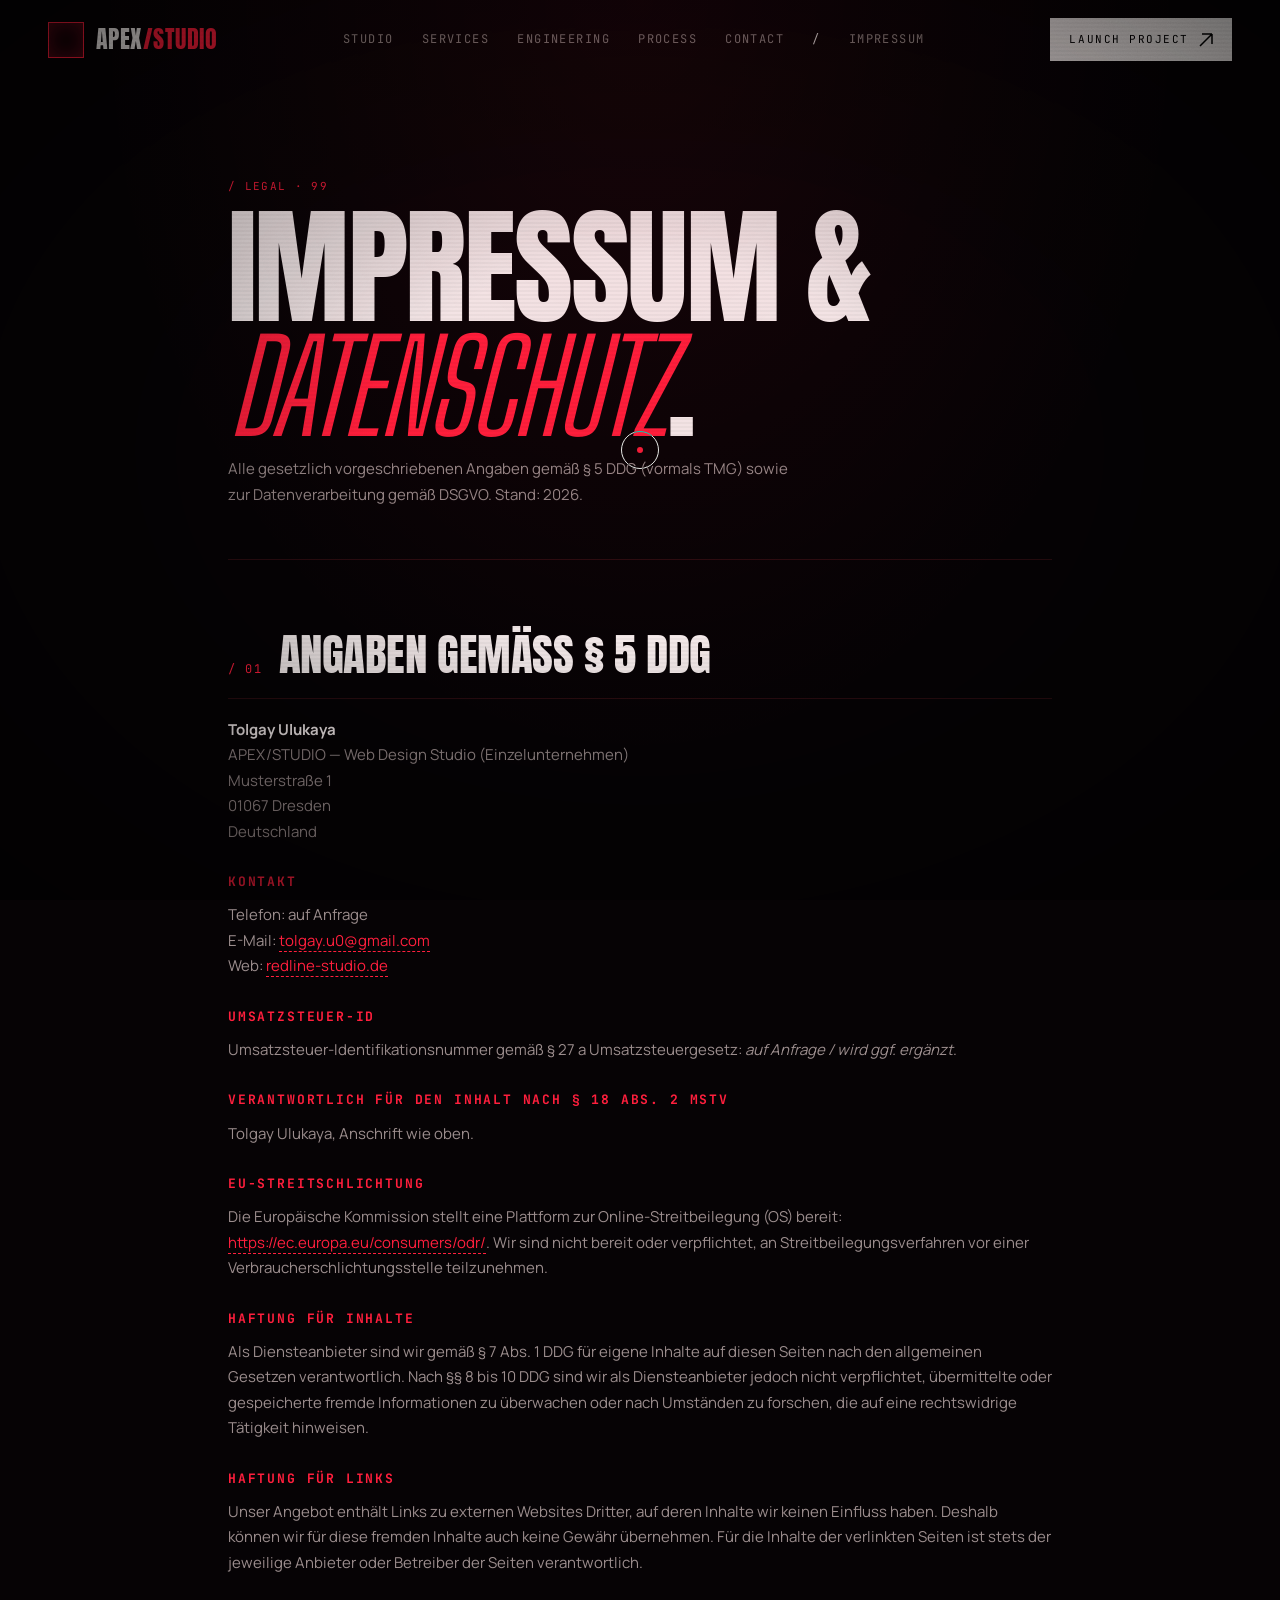
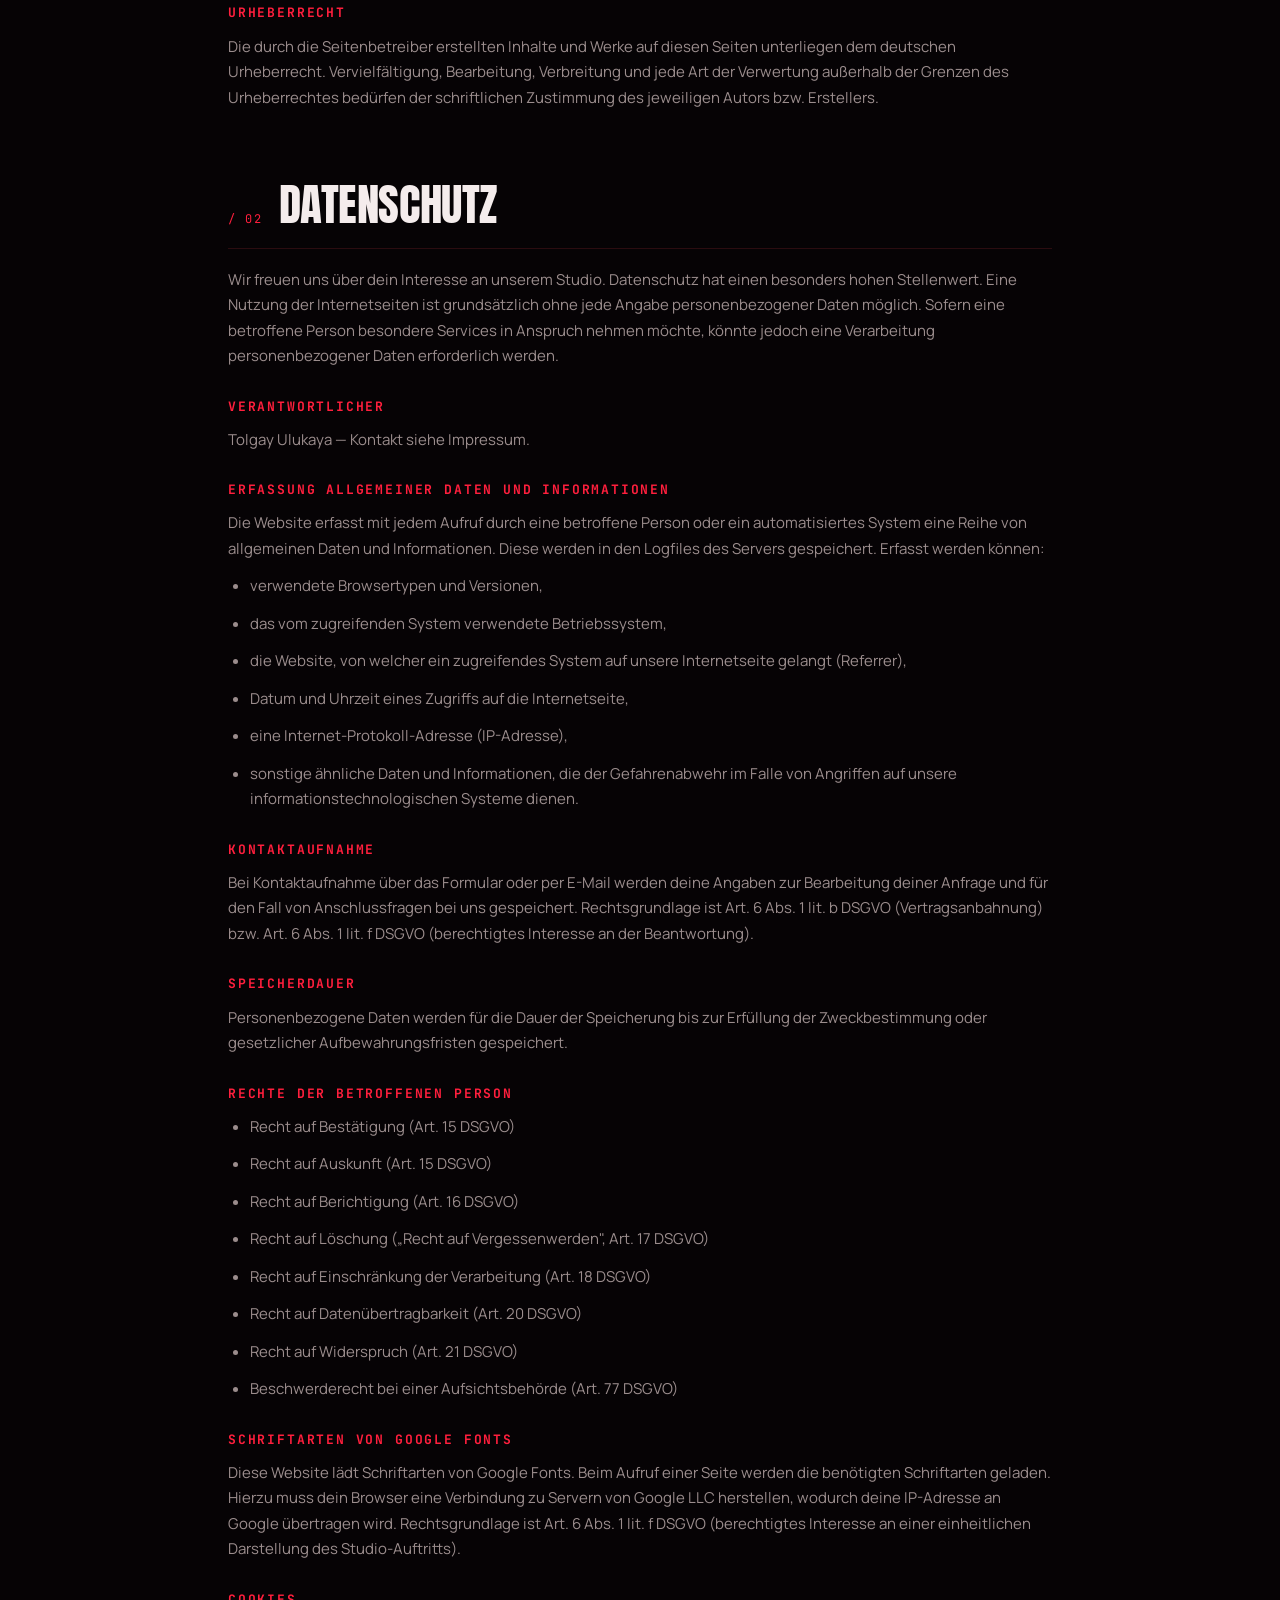
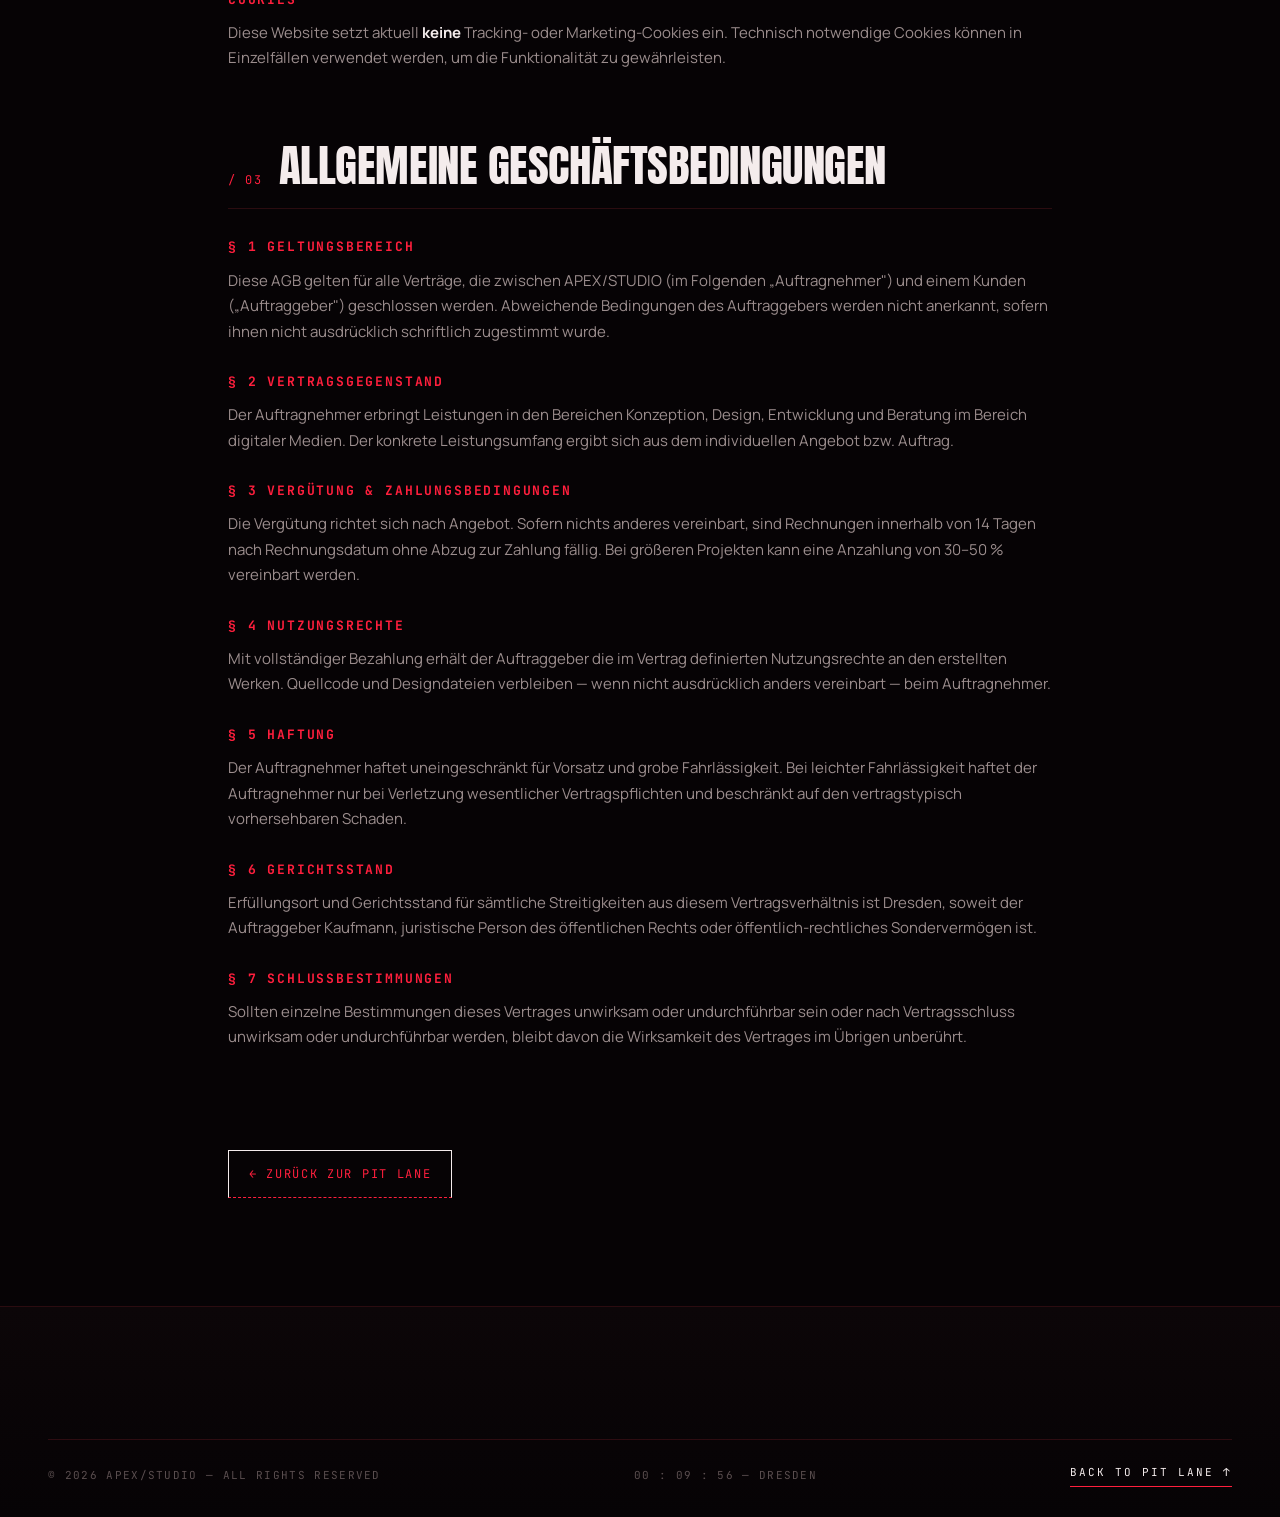
==== commit 671bba22: "feat: rebrand to APEX/STUDIO + bump scroll-video framerate to 220 Rebrand: - REDLINE/STUDIO → APEX/S" ====
--- a/impressum.html
+++ b/impressum.html
@@ -3,13 +3,15 @@
 <head>
   <meta charset="UTF-8" />
   <meta name="viewport" content="width=device-width, initial-scale=1.0" />
-  <title>Impressum & Datenschutz — REDLINE/STUDIO</title>
-  <meta name="description" content="Impressum, Datenschutzerklärung und AGB von REDLINE/STUDIO — Web Design Studio von Tolgay Ulukaya, Dresden." />
+  <title>Impressum & Datenschutz — APEX/STUDIO</title>
+  <meta name="description" content="Impressum, Datenschutzerklärung und AGB von APEX/STUDIO — Web Design Studio von Tolgay Ulukaya, Dresden." />
   <meta name="robots" content="noindex" />
   <link rel="preconnect" href="https://fonts.googleapis.com" />
   <link rel="preconnect" href="https://fonts.gstatic.com" crossorigin />
   <link href="https://fonts.googleapis.com/css2?family=Anton&family=JetBrains+Mono:wght@300;400;700&family=Manrope:wght@300;400;500;700&family=Big+Shoulders+Display:wght@700;900&display=swap" rel="stylesheet" />
-  <link rel="stylesheet" href="assets/css/style.css?v=20260523c" />
+  <link rel="icon" type="image/png" href="assets/images/logo.png" />
+  <link rel="alternate icon" type="image/svg+xml" href="assets/images/logo.svg" />
+  <link rel="stylesheet" href="assets/css/style.css?v=20260526a" />
 </head>
 <body>
   <div class="noise" aria-hidden="true"></div>
@@ -22,16 +24,20 @@
   </div>
 
   <header class="nav is-scrolled" id="nav">
-    <a href="index.html" class="nav__logo">
-      <span class="nav__logo-mark">R/S</span>
-      <span class="nav__logo-text">REDLINE<span>/STUDIO</span></span>
+    <a href="index.html" class="nav__logo" aria-label="APEX/STUDIO — Startseite">
+      <span class="nav__logo-mark" aria-hidden="true">
+        <img src="assets/images/logo.png" alt="" onerror="this.onerror=null;this.src='assets/images/logo.svg'" />
+      </span>
+      <span class="nav__logo-text">APEX<span>/STUDIO</span></span>
     </a>
     <nav class="nav__links">
-      <a href="index.html#manifesto" data-link>00 · Manifest</a>
-      <a href="index.html#services" data-link>01 · Services</a>
-      <a href="index.html#process"  data-link>02 · Process</a>
-      <a href="index.html#work"     data-link>03 · Work</a>
-      <a href="index.html#contact"  data-link>04 · Contact</a>
+      <a href="index.html#manifesto"   data-link>Studio</a>
+      <a href="index.html#services"    data-link>Services</a>
+      <a href="index.html#engineering" data-link>Engineering</a>
+      <a href="index.html#process"     data-link>Process</a>
+      <a href="index.html#contact"     data-link>Contact</a>
+      <span class="nav__sep" aria-hidden="true">/</span>
+      <a href="impressum.html" data-link class="nav__sub">Impressum</a>
     </nav>
     <a href="index.html#contact" class="nav__cta" data-magnetic>
       <span>Launch Project</span>
@@ -50,7 +56,7 @@
       <h2 data-num="/ 01">Angaben gemäß § 5 DDG</h2>
       <p>
         <strong>Tolgay Ulukaya</strong><br/>
-        REDLINE/STUDIO — Web Design Studio (Einzelunternehmen)<br/>
+        APEX/STUDIO — Web Design Studio (Einzelunternehmen)<br/>
         Musterstraße 1<br/>
         01067 Dresden<br/>
         Deutschland
@@ -165,7 +171,7 @@
       <h2 data-num="/ 03">Allgemeine Geschäftsbedingungen</h2>
       <h3>§ 1 Geltungsbereich</h3>
       <p>
-        Diese AGB gelten für alle Verträge, die zwischen REDLINE/STUDIO (im Folgenden „Auftragnehmer") und einem Kunden („Auftraggeber") geschlossen werden.
+        Diese AGB gelten für alle Verträge, die zwischen APEX/STUDIO (im Folgenden „Auftragnehmer") und einem Kunden („Auftraggeber") geschlossen werden.
         Abweichende Bedingungen des Auftraggebers werden nicht anerkannt, sofern ihnen nicht ausdrücklich schriftlich zugestimmt wurde.
       </p>
 
@@ -209,12 +215,12 @@
 
   <footer class="footer">
     <div class="footer__bottom">
-      <span class="mono">© 2026 REDLINE/STUDIO — ALL RIGHTS RESERVED</span>
+      <span class="mono">© 2026 APEX/STUDIO — ALL RIGHTS RESERVED</span>
       <span class="mono" id="clock">— : — : —</span>
       <a href="index.html#top" class="footer__top-btn">BACK TO PIT LANE ↑</a>
     </div>
   </footer>
 
-  <script src="assets/js/main.js?v=20260523c"></script>
+  <script src="assets/js/main.js?v=20260526a"></script>
 </body>
 </html>
--- a/assets/css/style.css
+++ b/assets/css/style.css
@@ -44,6 +44,13 @@
      Horizontal overflow is clipped on body instead. */
 }
 
+/* Lenis smooth scroll — recommended setup */
+html.lenis, html.lenis body { height: auto; }
+.lenis.lenis-smooth { scroll-behavior: auto !important; }
+.lenis.lenis-smooth [data-lenis-prevent] { overscroll-behavior: contain; }
+.lenis.lenis-stopped { overflow: hidden; }
+.lenis.lenis-smooth iframe { pointer-events: none; }
+
 body {
   /* Body MUST stay transparent — a solid bg here would cover the scroll-video. */
   background: transparent;
@@ -85,6 +92,18 @@
   transform: scale(1.05);
   will-change: transform;
 }
+.bg-scroll__canvas {
+  position: absolute; inset: 0;
+  width: 100%; height: 100%;
+  object-fit: cover;
+  filter: contrast(1.15) saturate(1.4) brightness(1.0);
+  transform: scale(1.05);
+  opacity: 0;
+  transition: opacity 0.5s ease;
+  will-change: opacity;
+}
+.bg-scroll.canvas-ready .bg-scroll__canvas { opacity: 1; }
+.bg-scroll.canvas-ready .bg-scroll__video { opacity: 0; }
 .bg-scroll__tint {
   position: absolute; inset: 0;
   background:
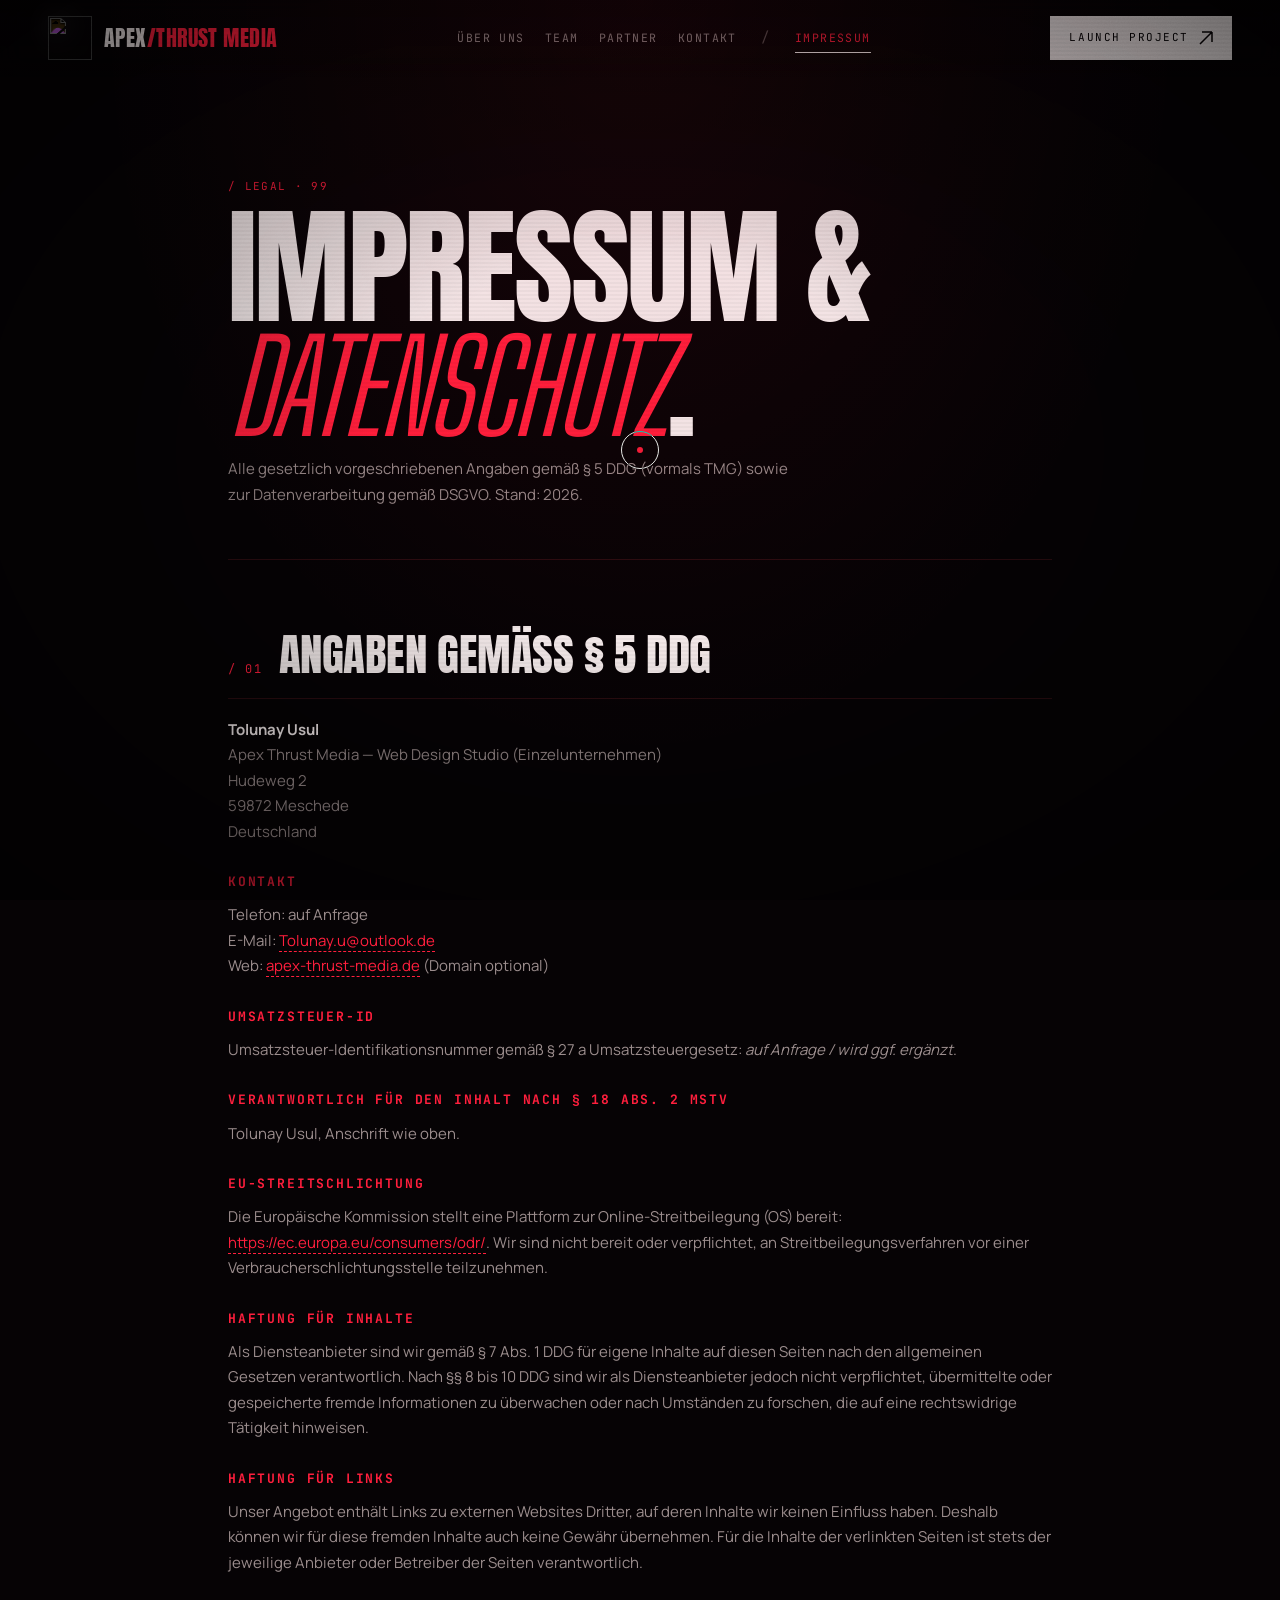
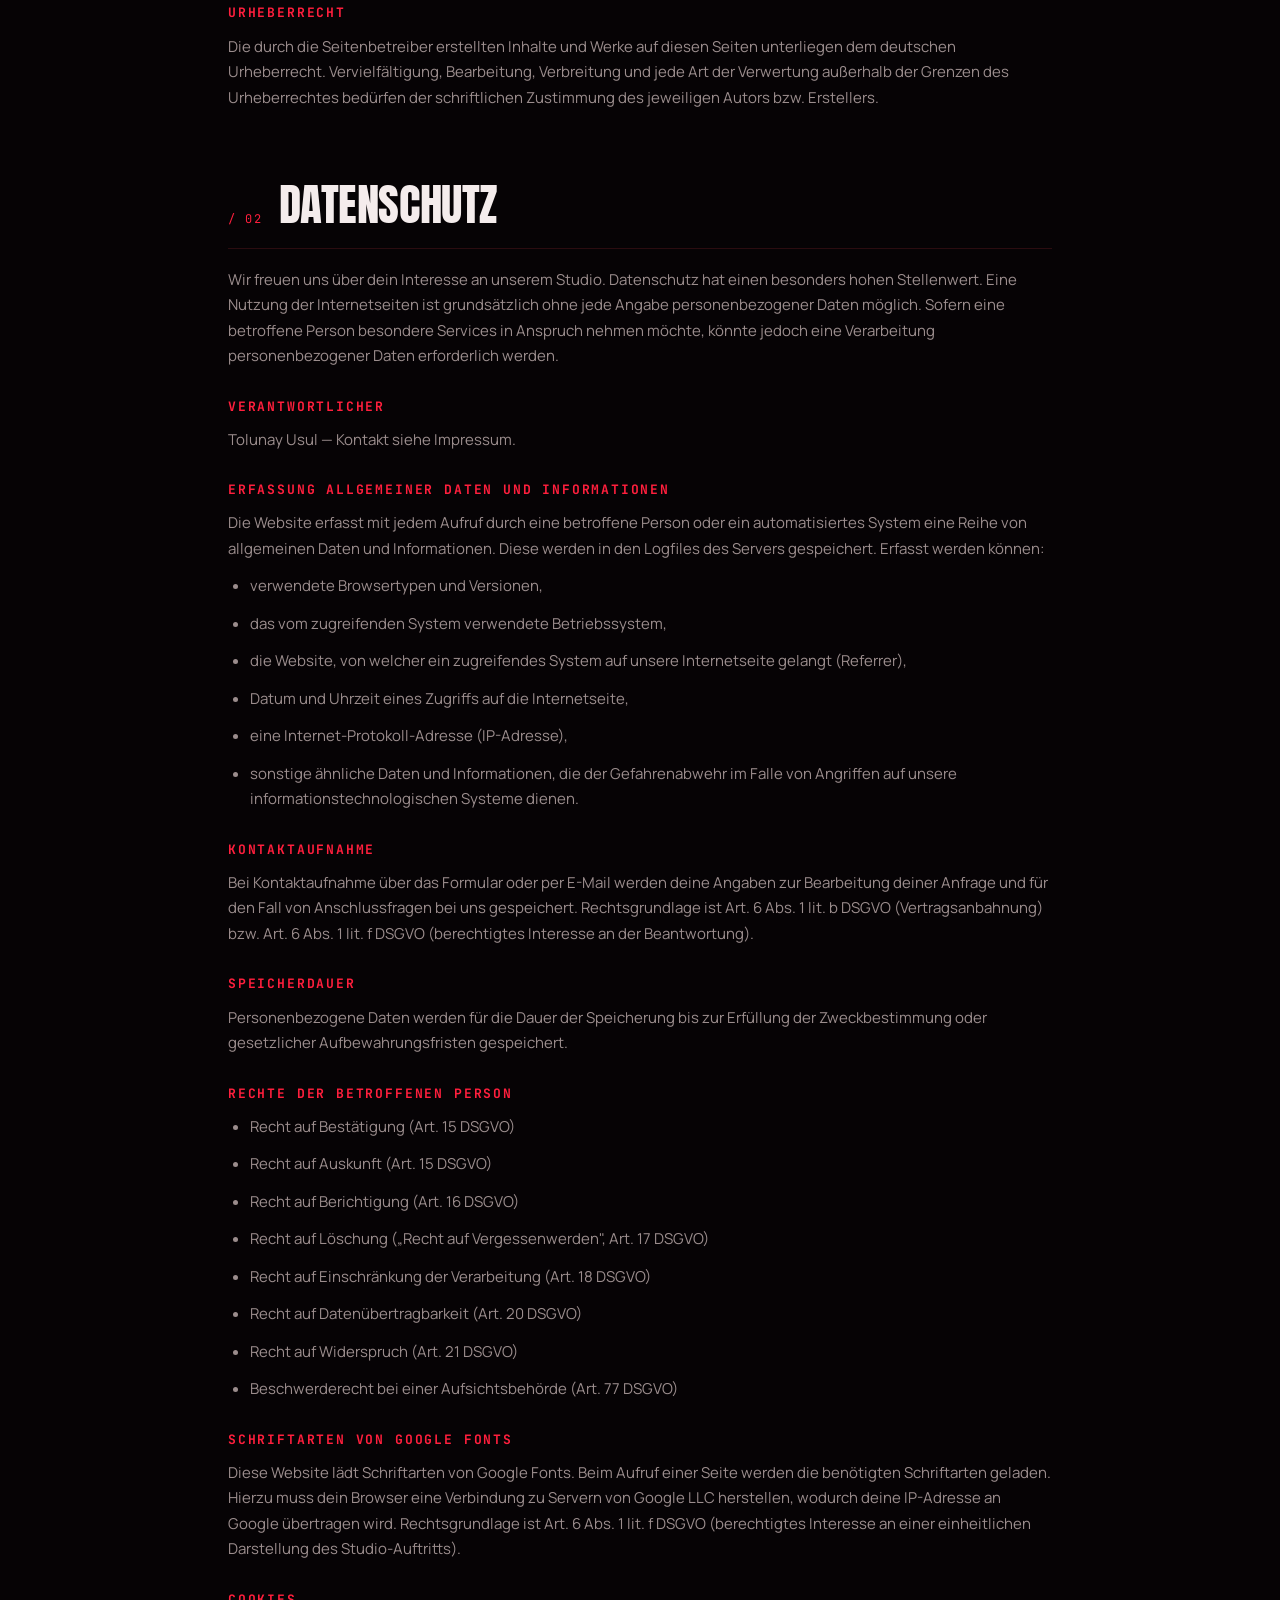
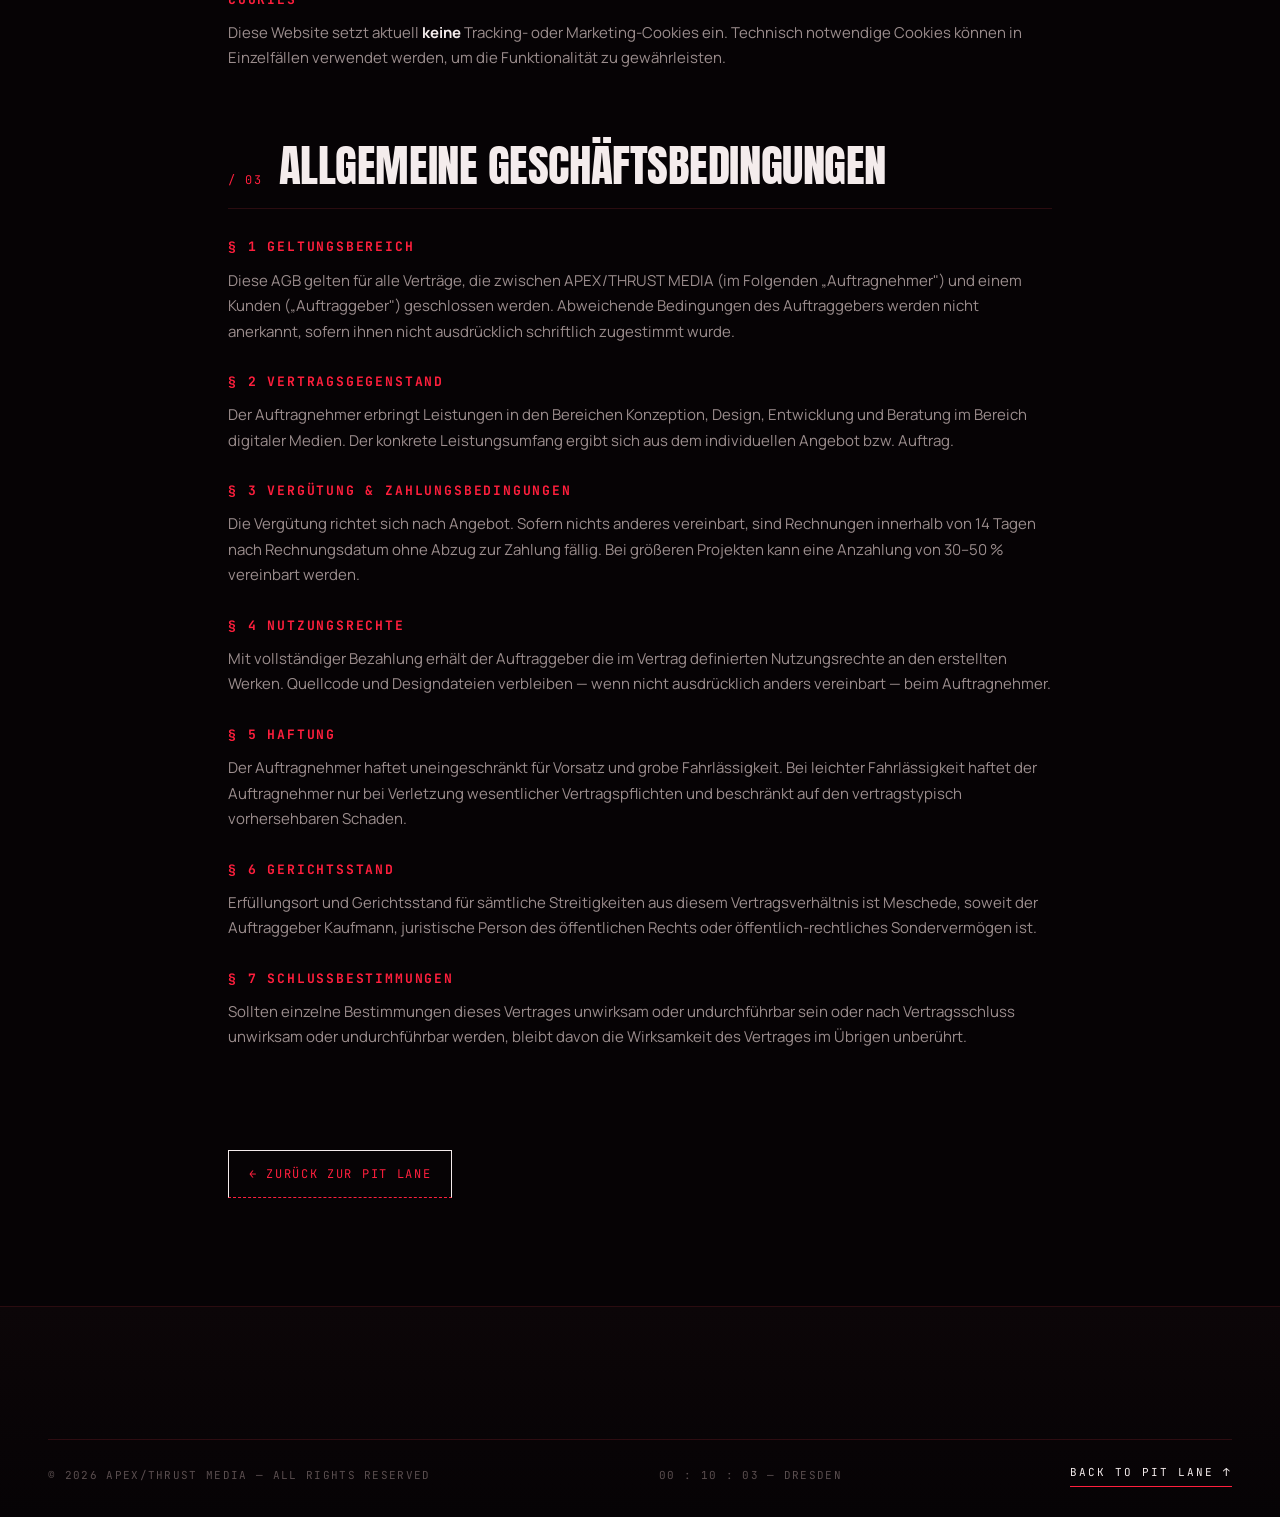
==== commit f4971f37: "feat: real founder details, Meschede location, slim top nav, polish Content corrections (per user): " ====
--- a/impressum.html
+++ b/impressum.html
@@ -3,15 +3,15 @@
 <head>
   <meta charset="UTF-8" />
   <meta name="viewport" content="width=device-width, initial-scale=1.0" />
-  <title>Impressum & Datenschutz — APEX/STUDIO</title>
-  <meta name="description" content="Impressum, Datenschutzerklärung und AGB von APEX/STUDIO — Web Design Studio von Tolgay Ulukaya, Dresden." />
+  <title>Impressum & Datenschutz — APEX/THRUST MEDIA</title>
+  <meta name="description" content="Impressum, Datenschutzerklärung und AGB von APEX/THRUST MEDIA — Web Design Studio von Tolunay Usul, Meschede." />
   <meta name="robots" content="noindex" />
   <link rel="preconnect" href="https://fonts.googleapis.com" />
   <link rel="preconnect" href="https://fonts.gstatic.com" crossorigin />
   <link href="https://fonts.googleapis.com/css2?family=Anton&family=JetBrains+Mono:wght@300;400;700&family=Manrope:wght@300;400;500;700&family=Big+Shoulders+Display:wght@700;900&display=swap" rel="stylesheet" />
   <link rel="icon" type="image/png" href="assets/images/logo.png" />
   <link rel="alternate icon" type="image/svg+xml" href="assets/images/logo.svg" />
-  <link rel="stylesheet" href="assets/css/style.css?v=20260526a" />
+  <link rel="stylesheet" href="assets/css/style.css?v=20260526d" />
 </head>
 <body>
   <div class="noise" aria-hidden="true"></div>
@@ -24,20 +24,19 @@
   </div>
 
   <header class="nav is-scrolled" id="nav">
-    <a href="index.html" class="nav__logo" aria-label="APEX/STUDIO — Startseite">
+    <a href="index.html" class="nav__logo" aria-label="APEX/THRUST MEDIA — Startseite">
       <span class="nav__logo-mark" aria-hidden="true">
         <img src="assets/images/logo.png" alt="" onerror="this.onerror=null;this.src='assets/images/logo.svg'" />
       </span>
-      <span class="nav__logo-text">APEX<span>/STUDIO</span></span>
+      <span class="nav__logo-text">APEX<span>/THRUST MEDIA</span></span>
     </a>
     <nav class="nav__links">
-      <a href="index.html#manifesto"   data-link>Studio</a>
-      <a href="index.html#services"    data-link>Services</a>
-      <a href="index.html#engineering" data-link>Engineering</a>
-      <a href="index.html#process"     data-link>Process</a>
-      <a href="index.html#contact"     data-link>Contact</a>
+      <a href="about.html"     data-link>Über Uns</a>
+      <a href="team.html"      data-link>Team</a>
+      <a href="partner.html"   data-link>Partner</a>
+      <a href="kontakt.html"   data-link>Kontakt</a>
       <span class="nav__sep" aria-hidden="true">/</span>
-      <a href="impressum.html" data-link class="nav__sub">Impressum</a>
+      <a href="impressum.html" data-link class="nav__sub is-active">Impressum</a>
     </nav>
     <a href="index.html#contact" class="nav__cta" data-magnetic>
       <span>Launch Project</span>
@@ -55,18 +54,18 @@
     <article id="impressum">
       <h2 data-num="/ 01">Angaben gemäß § 5 DDG</h2>
       <p>
-        <strong>Tolgay Ulukaya</strong><br/>
-        APEX/STUDIO — Web Design Studio (Einzelunternehmen)<br/>
-        Musterstraße 1<br/>
-        01067 Dresden<br/>
+        <strong>Tolunay Usul</strong><br/>
+        Apex Thrust Media — Web Design Studio (Einzelunternehmen)<br/>
+        Hudeweg 2<br/>
+        59872 Meschede<br/>
         Deutschland
       </p>
 
       <h3>Kontakt</h3>
       <p>
         Telefon: auf Anfrage<br/>
-        E-Mail: <a href="mailto:tolgay.u0@gmail.com">tolgay.u0@gmail.com</a><br/>
-        Web: <a href="/">redline-studio.de</a>
+        E-Mail: <a href="mailto:Tolunay.u@outlook.de">Tolunay.u@outlook.de</a><br/>
+        Web: <a href="/">apex-thrust-media.de</a> (Domain optional)
       </p>
 
       <h3>Umsatzsteuer-ID</h3>
@@ -75,7 +74,7 @@
       </p>
 
       <h3>Verantwortlich für den Inhalt nach § 18 Abs. 2 MStV</h3>
-      <p>Tolgay Ulukaya, Anschrift wie oben.</p>
+      <p>Tolunay Usul, Anschrift wie oben.</p>
 
       <h3>EU-Streitschlichtung</h3>
       <p>
@@ -113,7 +112,7 @@
 
       <h3>Verantwortlicher</h3>
       <p>
-        Tolgay Ulukaya — Kontakt siehe Impressum.
+        Tolunay Usul — Kontakt siehe Impressum.
       </p>
 
       <h3>Erfassung allgemeiner Daten und Informationen</h3>
@@ -171,7 +170,7 @@
       <h2 data-num="/ 03">Allgemeine Geschäftsbedingungen</h2>
       <h3>§ 1 Geltungsbereich</h3>
       <p>
-        Diese AGB gelten für alle Verträge, die zwischen APEX/STUDIO (im Folgenden „Auftragnehmer") und einem Kunden („Auftraggeber") geschlossen werden.
+        Diese AGB gelten für alle Verträge, die zwischen APEX/THRUST MEDIA (im Folgenden „Auftragnehmer") und einem Kunden („Auftraggeber") geschlossen werden.
         Abweichende Bedingungen des Auftraggebers werden nicht anerkannt, sofern ihnen nicht ausdrücklich schriftlich zugestimmt wurde.
       </p>
 
@@ -199,7 +198,7 @@
 
       <h3>§ 6 Gerichtsstand</h3>
       <p>
-        Erfüllungsort und Gerichtsstand für sämtliche Streitigkeiten aus diesem Vertragsverhältnis ist Dresden, soweit der Auftraggeber Kaufmann, juristische Person des öffentlichen Rechts oder öffentlich-rechtliches Sondervermögen ist.
+        Erfüllungsort und Gerichtsstand für sämtliche Streitigkeiten aus diesem Vertragsverhältnis ist Meschede, soweit der Auftraggeber Kaufmann, juristische Person des öffentlichen Rechts oder öffentlich-rechtliches Sondervermögen ist.
       </p>
 
       <h3>§ 7 Schlussbestimmungen</h3>
@@ -215,12 +214,12 @@
 
   <footer class="footer">
     <div class="footer__bottom">
-      <span class="mono">© 2026 APEX/STUDIO — ALL RIGHTS RESERVED</span>
+      <span class="mono">© 2026 APEX/THRUST MEDIA — ALL RIGHTS RESERVED</span>
       <span class="mono" id="clock">— : — : —</span>
       <a href="index.html#top" class="footer__top-btn">BACK TO PIT LANE ↑</a>
     </div>
   </footer>
 
-  <script src="assets/js/main.js?v=20260526a"></script>
+  <script src="assets/js/main.js?v=20260526d"></script>
 </body>
 </html>
--- a/assets/css/style.css
+++ b/assets/css/style.css
@@ -238,50 +238,76 @@
 }
 
 /* =========================================================
-   NAV
+   NAV — always-on subtle backdrop. Earlier versions used
+   mix-blend-mode: difference, which collapsed the layout
+   against the giant red "REDLINE" hero text. Removed.
    ========================================================= */
 .nav {
   position: fixed; top: 0; left: 0; right: 0; z-index: 100;
-  padding: 18px clamp(20px, 4vw, 48px);
+  padding: 16px clamp(20px, 4vw, 48px);
   display: grid;
   grid-template-columns: auto 1fr auto;
   align-items: center;
   gap: 24px;
-  transition: background 0.3s, backdrop-filter 0.3s;
-  mix-blend-mode: difference;
+  background: linear-gradient(180deg, rgba(6, 3, 5, 0.85) 0%, rgba(6, 3, 5, 0.55) 100%);
+  backdrop-filter: blur(14px) saturate(1.2);
+  -webkit-backdrop-filter: blur(14px) saturate(1.2);
+  border-bottom: 1px solid transparent;
+  transition: background 0.35s, border-color 0.35s, padding 0.35s;
 }
 .nav.is-scrolled {
-  background: rgba(6, 3, 5, 0.7);
-  backdrop-filter: blur(14px);
-  border-bottom: 1px solid var(--line);
-  mix-blend-mode: normal;
+  background: rgba(6, 3, 5, 0.88);
+  border-bottom-color: var(--line);
+  padding: 12px clamp(20px, 4vw, 48px);
 }
 .nav__logo {
   display: flex; align-items: center; gap: 12px;
   font-family: var(--font-display);
-  font-size: 24px;
+  font-size: 22px;
   letter-spacing: 0.02em;
   text-transform: uppercase;
-}
+  white-space: nowrap;
+  flex-shrink: 0;
+}
+.nav__logo-text { white-space: nowrap; }
 .nav__logo-mark {
   display: inline-flex; align-items: center; justify-content: center;
-  width: 36px; height: 36px;
-  border: 1px solid var(--red);
-  color: var(--red);
-  font-family: var(--font-mono); font-size: 11px;
-  letter-spacing: 0; font-weight: 700;
-  background: rgba(var(--red-glow), 0.08);
-  box-shadow: inset 0 0 16px rgba(var(--red-glow), 0.3);
+  width: 44px; height: 44px;
+  transition: transform 0.4s var(--ease-out), filter 0.3s;
+  /* The user's logo PNG is BLACK on TRANSPARENT.
+     invert(1) flips the black pixels to white (alpha is preserved),
+     giving us a clean white logo on the dark site without touching
+     the original artwork. Red drop-shadow stays as on-brand glow. */
+  filter:
+    invert(1)
+    drop-shadow(0 0 0 transparent)
+    drop-shadow(0 0 14px rgba(255, 255, 255, 0.15));
+}
+.nav__logo-mark img,
+.nav__logo-mark svg {
+  width: 100%; height: 100%;
+  display: block;
+  object-fit: contain;
+}
+.nav__logo:hover .nav__logo-mark {
+  transform: translateX(2px) rotate(-3deg);
+  filter:
+    invert(1)
+    drop-shadow(0 0 0 transparent)
+    drop-shadow(0 0 22px rgba(255, 255, 255, 0.3));
 }
 .nav__logo-text span { color: var(--red); }
 .nav__links {
-  display: flex; gap: 28px; justify-content: center;
-  font-family: var(--font-mono); font-size: 12px;
+  display: flex; gap: clamp(14px, 1.6vw, 24px); justify-content: center;
+  align-items: center;
+  font-family: var(--font-mono); font-size: 11.5px;
   letter-spacing: 0.12em; text-transform: uppercase;
+  flex-wrap: nowrap;
 }
 .nav__links a {
   position: relative; color: var(--ink-dim);
   transition: color 0.25s;
+  white-space: nowrap;
 }
 .nav__links a:hover { color: var(--ink); }
 .nav__links a::after {
@@ -290,6 +316,23 @@
   transition: width 0.35s var(--ease-out);
 }
 .nav__links a:hover::after { width: 100%; }
+.nav__sep {
+  color: var(--ink-mute);
+  font-size: 14px;
+  margin: 0 4px;
+  user-select: none;
+}
+.nav__sub { color: var(--red) !important; }
+.nav__sub::after { background: var(--ink) !important; }
+
+/* active state for current page link */
+.nav__links a.is-active {
+  color: var(--ink);
+}
+.nav__links a.is-active::after {
+  width: 100%;
+  background: var(--red);
+}
 
 .nav__cta {
   display: inline-flex; align-items: center; gap: 10px;
@@ -299,16 +342,176 @@
   letter-spacing: 0.14em; text-transform: uppercase;
   background: var(--ink); color: var(--bg);
   transition: background 0.3s, color 0.3s, box-shadow 0.3s;
-}
+  white-space: nowrap;
+  flex-shrink: 0;
+}
+.nav__cta span { white-space: nowrap; }
 .nav__cta:hover {
   background: var(--red); color: var(--ink); border-color: var(--red);
   box-shadow: 0 0 40px rgba(var(--red-glow), 0.5);
 }
 
+.nav__burger {
+  display: none;
+  width: 44px; height: 44px;
+  position: relative;
+  cursor: pointer;
+  background: transparent; border: 0;
+  padding: 0;
+}
+.nav__burger span {
+  position: absolute; left: 8px;
+  width: 28px; height: 2px;
+  background: var(--ink);
+  transition: transform 0.4s var(--ease-power), opacity 0.3s, background 0.3s;
+  transform-origin: center;
+}
+.nav__burger span:nth-child(1) { top: 14px; }
+.nav__burger span:nth-child(2) { top: 21px; width: 20px; background: var(--red); }
+.nav__burger span:nth-child(3) { top: 28px; }
+.nav__burger[aria-expanded="true"] span:nth-child(1) {
+  top: 21px; transform: rotate(45deg);
+  background: var(--red);
+}
+.nav__burger[aria-expanded="true"] span:nth-child(2) { opacity: 0; }
+.nav__burger[aria-expanded="true"] span:nth-child(3) {
+  top: 21px; transform: rotate(-45deg);
+  background: var(--red);
+}
+
 @media (max-width: 900px) {
   .nav__links { display: none; }
-  .nav { grid-template-columns: auto 1fr; }
-}
+  .nav__cta { display: none; }
+  .nav__burger { display: block; justify-self: end; }
+  /* logo gets the 1fr so the burger can stick to the right edge */
+  .nav { grid-template-columns: 1fr auto; }
+}
+
+/* =========================================================
+   MOBILE NAV OVERLAY
+   ========================================================= */
+.mobile-nav {
+  position: fixed; inset: 0;
+  z-index: 99;
+  background: rgba(6, 3, 5, 0.96);
+  backdrop-filter: blur(20px);
+  padding: 100px clamp(24px, 6vw, 48px) clamp(24px, 6vw, 48px);
+  display: flex; flex-direction: column;
+  justify-content: space-between;
+  opacity: 0;
+  visibility: hidden;
+  transform: translateY(-6%);
+  transition: opacity 0.5s var(--ease-out),
+              transform 0.5s var(--ease-out),
+              visibility 0s 0.5s linear;
+  overflow: hidden;
+}
+.mobile-nav.is-open {
+  opacity: 1;
+  visibility: visible;
+  transform: translateY(0);
+  transition: opacity 0.5s var(--ease-out),
+              transform 0.5s var(--ease-out),
+              visibility 0s linear;
+}
+.mobile-nav::before, .mobile-nav::after {
+  content: "";
+  position: absolute;
+  pointer-events: none;
+}
+.mobile-nav::before {
+  inset: 80px clamp(24px, 6vw, 48px) auto;
+  height: 1px;
+  background: var(--line);
+}
+.mobile-nav::after {
+  background:
+    radial-gradient(circle at 80% 20%, rgba(var(--red-glow), 0.18), transparent 50%),
+    radial-gradient(circle at 20% 90%, rgba(var(--red-glow), 0.12), transparent 50%);
+  inset: 0;
+}
+
+.mobile-nav__brand {
+  --logo-accent: var(--red);
+  position: relative;
+  z-index: 2;
+  color: var(--ink);
+  width: 84px; height: 84px;
+  margin-bottom: 24px;
+  filter: drop-shadow(0 0 22px rgba(var(--red-glow), 0.55)) invert(1);
+  opacity: 0;
+  transform: scale(0.9);
+  transition: opacity 0.5s var(--ease-out) 0.1s,
+              transform 0.6s var(--ease-out) 0.1s;
+}
+.mobile-nav.is-open .mobile-nav__brand {
+  opacity: 1; transform: scale(1);
+}
+.mobile-nav__brand img,
+.mobile-nav__brand svg { width: 100%; height: 100%; display: block; object-fit: contain; }
+
+.mobile-nav__links {
+  display: flex; flex-direction: column;
+  gap: 4px;
+  position: relative;
+  z-index: 2;
+}
+.mobile-nav__links a {
+  display: block;
+  padding: 14px 0;
+  border-bottom: 1px solid var(--line);
+  font-family: var(--font-display);
+  font-size: clamp(36px, 10vw, 68px);
+  line-height: 1;
+  letter-spacing: -0.01em;
+  text-transform: uppercase;
+  color: var(--ink);
+  font-weight: 400;
+  opacity: 0;
+  transform: translateX(-20px);
+  transition: color 0.3s, padding-left 0.3s, opacity 0.5s, transform 0.5s;
+}
+.mobile-nav.is-open .mobile-nav__links a {
+  opacity: 1; transform: translateX(0);
+  transition-delay: calc(var(--i, 0) * 60ms + 200ms);
+}
+.mobile-nav__links a:hover, .mobile-nav__links a:active {
+  color: var(--red);
+  padding-left: 14px;
+}
+.mobile-nav__links a .mono {
+  color: var(--red);
+  font-size: 12px;
+  letter-spacing: 0.18em;
+}
+.mobile-nav__links a em {
+  font-family: var(--font-display-2);
+  font-style: italic;
+}
+.mobile-nav__links a.mobile-nav__sub {
+  margin-top: 14px;
+  font-size: clamp(22px, 6vw, 36px);
+  color: var(--red);
+  border-top: 1px solid var(--line);
+  padding-top: 18px;
+}
+.mobile-nav__links a.mobile-nav__sub .mono { color: var(--ink-dim); }
+.mobile-nav__foot {
+  display: flex; flex-direction: column; gap: 8px;
+  border-top: 1px solid var(--line);
+  padding-top: 18px;
+  position: relative;
+  z-index: 2;
+}
+.mobile-nav__foot .mono {
+  color: var(--ink-dim);
+  font-size: 12px;
+  letter-spacing: 0.14em;
+}
+.mobile-nav__foot a.mono { color: var(--red); }
+
+/* body lock when mobile nav open */
+body.nav-open { overflow: hidden; }
 
 /* =========================================================
    HERO
@@ -316,10 +519,12 @@
 .hero {
   position: relative;
   min-height: 100vh;
+  min-height: 100svh; /* iOS Safari: account for browser chrome */
   display: grid;
   grid-template-rows: 1fr auto;
   overflow: hidden;
   isolation: isolate;
+  padding-top: 80px;  /* reserve clear space for the fixed nav */
 }
 .hero__video {
   position: absolute; inset: 0;
@@ -379,8 +584,8 @@
 }
 .hero__title {
   font-family: var(--font-display);
-  font-size: clamp(64px, 14vw, 240px);
-  line-height: 0.85;
+  font-size: clamp(56px, 11.5vw, 188px);
+  line-height: 0.88;
   letter-spacing: -0.02em;
   text-transform: uppercase;
   font-weight: 400;
@@ -716,11 +921,13 @@
 }
 
 /* =========================================================
-   ENGINEERING / 3D SECTION
+   ENGINEERING — KINETIC TYPOGRAPHY + COLOR-PLAY
+   3 phases pinned for 300vh, crossfading on scroll.
+   Layered color treatments tint the bg-scroll video.
    ========================================================= */
 .engineering {
   position: relative;
-  min-height: 220vh;
+  min-height: 320vh;
   background: transparent;
   border-top: 1px solid var(--line);
   border-bottom: 1px solid var(--line);
@@ -734,12 +941,46 @@
   overflow: hidden;
   isolation: isolate;
 }
-.engineering__canvas {
+
+/* ---- color treatment layers (cover the section, blend with video) ---- */
+.treatment {
   position: absolute; inset: 0;
-  width: 100%; height: 100%;
-  z-index: -1;
-  display: block;
-}
+  pointer-events: none;
+  z-index: 0;
+  will-change: opacity, transform, filter;
+}
+.treatment--burn {
+  background: radial-gradient(ellipse 80% 60% at 50% 60%,
+                              rgba(var(--red-glow), 0.65) 0%,
+                              rgba(var(--red-glow), 0.25) 40%,
+                              transparent 75%);
+  mix-blend-mode: overlay;
+  opacity: 0.9;
+}
+.treatment--cool {
+  background:
+    linear-gradient(135deg, rgba(8, 12, 24, 0.55) 0%, rgba(0, 0, 0, 0.0) 50%, rgba(60, 6, 14, 0.5) 100%);
+  mix-blend-mode: multiply;
+  opacity: 0;
+}
+.treatment--strobe {
+  background:
+    repeating-linear-gradient(180deg,
+      transparent 0,
+      transparent 6px,
+      rgba(255, 31, 61, 0.18) 6px,
+      rgba(255, 31, 61, 0.18) 7px);
+  mix-blend-mode: screen;
+  opacity: 0;
+}
+.treatment--vignette {
+  background:
+    radial-gradient(ellipse at center, transparent 35%, rgba(0,0,0,0.8) 100%);
+  mix-blend-mode: multiply;
+  opacity: 0.7;
+}
+
+/* ---- HUD corners ---- */
 .engineering__corner {
   position: absolute;
   display: flex; flex-direction: column; gap: 4px;
@@ -759,43 +1000,106 @@
   color: var(--ink-dim);
   text-transform: uppercase; letter-spacing: 0.18em;
   z-index: 2;
-}
-
-.engineering__title {
+  position: relative;
+}
+
+/* ---- phases container — stacked, only one visible ---- */
+.phases {
+  position: relative;
+  align-self: center;
+  width: 100%;
+  z-index: 2;
+}
+.phase {
+  position: absolute;
+  inset: 0;
+  display: flex; flex-direction: column;
+  gap: 18px;
+  opacity: 0;
+  visibility: hidden;
+  transform: translateY(60px) scale(0.96);
+  transition: opacity 0.5s var(--ease-out),
+              transform 0.6s var(--ease-out),
+              visibility 0s 0.5s linear;
+}
+.phase.is-active {
+  opacity: 1;
+  visibility: visible;
+  transform: translateY(0) scale(1);
+  transition: opacity 0.6s var(--ease-out),
+              transform 0.7s var(--ease-out),
+              visibility 0s linear;
+}
+/* phase 1 stays in the flow to set the phases container height */
+.phase[data-phase="1"] { position: relative; }
+
+.phase__num {
+  color: var(--red);
+  text-shadow: 0 0 14px rgba(var(--red-glow), 0.6);
+}
+
+.phase__title {
   font-family: var(--font-display);
   font-size: clamp(54px, 12vw, 180px);
-  line-height: 0.88;
+  line-height: 0.86;
   letter-spacing: -0.02em;
   text-transform: uppercase;
   font-weight: 400;
-  align-self: center;
-  text-shadow: 0 4px 30px rgba(0, 0, 0, 0.7);
-  z-index: 2;
-}
-.engineering__title .line { display: block; overflow: visible; }
-.engineering__title em {
+  text-shadow: 0 6px 40px rgba(0, 0, 0, 0.75);
+}
+.phase__title .line {
+  display: block;
+  overflow: hidden;
+  padding: 0.18em 0 0.1em;  /* room for diacritics (Ü, Ö) + descenders */
+}
+.phase__title .italic {
   font-family: var(--font-display-2);
   font-style: italic;
-  color: var(--red);
-  text-shadow: 0 0 40px rgba(var(--red-glow), 0.7);
-}
-.engineering__title .outline {
-  -webkit-text-stroke: 1.5px var(--ink);
-  color: transparent;
+}
+.phase__title .word {
+  display: inline-block;
+  vertical-align: bottom;
+}
+.phase__title .word.red {
+  color: var(--red);
+  text-shadow: 0 0 44px rgba(var(--red-glow), 0.7),
+               0 6px 40px rgba(0, 0, 0, 0.7);
+}
+/* per-char span used by JS for stagger */
+.phase__title .char {
+  display: inline-block;
+  transform: translateY(110%);
+  will-change: transform;
+}
+.phase.is-active .phase__title .char {
+  animation: charRise 0.9s var(--ease-power) forwards;
+}
+.phase.is-active .phase__title .line:nth-child(2) .char {
+  animation-delay: calc(var(--i, 0) * 28ms + 120ms);
+}
+.phase.is-active .phase__title .line:nth-child(1) .char {
+  animation-delay: calc(var(--i, 0) * 28ms);
+}
+@keyframes charRise {
+  0%   { transform: translateY(110%) rotate(8deg); }
+  60%  { transform: translateY(-4%) rotate(0deg); }
+  100% { transform: translateY(0) rotate(0); }
+}
+
+.phase__lead {
+  max-width: 580px;
+  color: var(--ink-dim);
+  font-size: clamp(15px, 1.25vw, 19px);
+  line-height: 1.6;
+  text-shadow: 0 2px 16px rgba(0, 0, 0, 0.7);
+}
+.phase__lead em {
+  color: var(--red);
+  font-style: italic;
   font-family: var(--font-display-2);
-  font-style: italic;
-}
-
-.engineering__lead {
-  max-width: 540px;
-  color: var(--ink-dim);
-  font-size: clamp(15px, 1.2vw, 18px);
-  line-height: 1.6;
-  margin-top: 24px;
-  text-shadow: 0 2px 16px rgba(0, 0, 0, 0.6);
-  z-index: 2;
-}
-.engineering__lead em { color: var(--red); font-style: italic; }
+  font-size: 1.05em;
+  letter-spacing: 0.005em;
+}
 
 .engineering__legend {
   display: flex; gap: 32px; flex-wrap: wrap;
@@ -805,12 +1109,13 @@
   border-top: 1px solid var(--line);
   padding-top: 18px;
   z-index: 2;
+  position: relative;
 }
 .engineering__legend .mono { color: var(--ink); }
 
 @media (max-width: 900px) {
-  .engineering { min-height: 180vh; }
-  .engineering__title { font-size: clamp(40px, 14vw, 100px); }
+  .engineering { min-height: 280vh; }
+  .phase__title { font-size: clamp(40px, 14vw, 100px); }
 }
 
 /* =========================================================
@@ -1324,7 +1629,9 @@
 }
 .footer__giant {
   font-family: var(--font-display);
-  font-size: clamp(48px, 16vw, 280px);
+  /* Brand is longer than 'APEX/STUDIO' — cap font lower so the
+     wordmark fits as a single nowrap line, but stays huge. */
+  font-size: clamp(40px, 10.5vw, 200px);
   line-height: 0.85;
   letter-spacing: -0.03em;
   text-transform: uppercase;
@@ -1470,6 +1777,430 @@
   transition: background 0.3s, color 0.3s;
 }
 .legal__back:hover { background: var(--red); color: var(--ink); border-color: var(--red); }
+
+/* =========================================================
+   MOBILE — global responsive tuning
+   Philosophy: cut secondary HUD/decoration, keep typography +
+   the bg video. Less is more on a 6-inch screen.
+   ========================================================= */
+@media (max-width: 900px) {
+  /* HIDE non-essential decoration on phones */
+  .scanlines { opacity: 0.12; }            /* keep but quieter */
+  .hero__grid { display: none; }           /* gridlines feel busy here */
+  .hero__corner--tl,
+  .hero__corner--tr,
+  .hero__corner--bl { display: none; }     /* keep only BR (scroll + rec) */
+  .hero__corner--br { bottom: 84px; right: 16px; }
+  .hero__corner--br .mono { font-size: 9.5px; letter-spacing: 0.16em; }
+
+  /* Engineering: hide HUD corners on mobile — text is the star */
+  .engineering__corner { display: none; }
+
+  /* HERO — tighter typography */
+  .hero { min-height: 92vh; }
+  .hero__content {
+    padding: clamp(48px, 6vh, 72px) 20px clamp(28px, 4vh, 48px);
+    gap: 20px;
+  }
+  .hero__title { font-size: clamp(56px, 17vw, 110px); }
+  .hero__sub { font-size: 14px; max-width: none; }
+  .hero__sub strong { display: inline; }
+  .hero__cta { gap: 10px; }
+  .btn { padding: 14px 18px; font-size: 11px; }
+  .kicker { font-size: 10px; letter-spacing: 0.16em; }
+
+  /* MARQUEES — smaller, fewer items via .hide-mobile */
+  .marquee__track { font-size: 20px; gap: 24px; }
+  .marquee__track--xl { font-size: clamp(48px, 16vw, 90px); }
+  .big-marquee { padding: 22px 0; }
+
+  /* SECTION HEADS — wrap properly */
+  .section-head { padding: 12px 0; flex-wrap: wrap; gap: 12px; }
+  .section-line { display: none; }         /* drop the divider line on mobile */
+
+  /* SECTION CHROME */
+  .manifesto, .services, .process, .work, .contact {
+    padding: clamp(56px, 9vh, 96px) 20px;
+  }
+
+  /* MANIFESTO — single column, simpler stats */
+  .manifesto__grid { gap: 32px; }
+  .manifesto__text h2 { font-size: clamp(34px, 10vw, 60px); }
+  .manifesto__lead { font-size: 14px; margin-top: 18px; }
+  .manifesto__stats { grid-template-columns: 1fr 1fr; gap: 10px; }
+  .stat { padding: 16px 14px; }
+  .stat::before, .stat::after { width: 6px; height: 6px; }
+  .stat__num { font-size: clamp(34px, 11vw, 58px); }
+  .stat__suffix { font-size: clamp(18px, 5.5vw, 28px); }
+  .stat__label { font-size: 9.5px; letter-spacing: 0.12em; }
+
+  /* SERVICES — compact cards, items pills hidden */
+  .services__title { font-size: clamp(32px, 9vw, 56px); margin: 14px 0 24px; }
+  .service { padding: 22px 20px; }
+  .service__title { font-size: clamp(30px, 9vw, 52px); }
+  .service__desc { font-size: 13.5px; margin-bottom: 0; }
+  .service__items { display: none; }       /* hide tag pills — too dense */
+  .service::after { top: 18px; right: 18px; font-size: 22px; }
+
+  /* ENGINEERING — phases */
+  .engineering { min-height: 220vh; }
+  .engineering__inner { padding: 72px 20px 48px; }
+  .engineering__head { font-size: 10px; gap: 10px; }
+  .phase { gap: 12px; }
+  .phase__num { font-size: 10px; }
+  .phase__title { font-size: clamp(40px, 13vw, 88px); line-height: 0.9; }
+  .phase__lead { font-size: 14px; max-width: none; }
+  .engineering__legend { font-size: 10px; gap: 14px; padding-top: 10px; }
+
+  /* PROCESS — tighter, fewer details */
+  .process__title { font-size: clamp(32px, 9vw, 56px); margin: 14px 0 40px; }
+  .process__track { padding-left: 50px; gap: 28px; }
+  .process__line { left: 20px; }
+  .step__index {
+    width: 40px; height: 40px;
+    font-size: 14px;
+    transform: translateX(-20px);
+  }
+  .step__content { padding: 16px; }
+  .step__content::before { left: -6px; width: 6px; height: 6px; top: 22px; }
+  .step__label { font-size: 9.5px; }
+  .step h3 { font-size: clamp(22px, 7vw, 32px); margin-bottom: 8px; }
+  .step p { font-size: 13.5px; }
+  .step__time { font-size: 10px; margin-top: 10px; }
+
+  /* WORK */
+  .work__title { font-size: clamp(32px, 9vw, 56px); margin: 14px 0 24px; }
+  .work__grid { gap: 14px; }
+  .case__media { aspect-ratio: 16/10 !important; margin-bottom: 12px; }
+  .case__corners span { width: 14px; height: 14px; }
+  .case__name { font-size: clamp(24px, 8vw, 38px); }
+  .case__cat { font-size: 13px; }
+
+  /* CONTACT — drop secondary contact lines on small phones,
+     keep just MAIL */
+  .contact__title { font-size: clamp(40px, 13vw, 80px); }
+  .contact__lead { font-size: 14px; margin-top: 16px; }
+  .contact__details { margin-top: 24px; }
+  .contact__line { padding: 14px 0; gap: 12px; }
+  .contact__line .mono { font-size: 10px; min-width: 50px; }
+  .contact__form { padding: 22px 16px; gap: 18px; }
+  .field input, .field textarea { font-size: 14px; padding: 12px 0; }
+  .chip span { font-size: 10px; padding: 7px 10px; letter-spacing: 0.1em; }
+  .consent { font-size: 12px; gap: 10px; }
+  .form-status { font-size: 11px; }
+
+  /* FOOTER */
+  .footer { padding: 56px 20px 24px; }
+  .footer__top { padding-bottom: 28px; margin-bottom: 28px; }
+  .footer__giant { font-size: clamp(28px, 10vw, 90px); }
+  .footer__grid { grid-template-columns: 1fr 1fr; gap: 22px; }
+  .footer__col { font-size: 13px; }
+  .footer__bottom {
+    flex-direction: column; align-items: flex-start;
+    gap: 10px; margin-top: 32px;
+  }
+  .footer__bottom .mono { font-size: 10px; }
+
+  /* IMPRESSUM */
+  .legal { padding-top: 110px; }
+  .legal__hero h1 { font-size: clamp(40px, 12vw, 84px); }
+  .legal h2 { font-size: clamp(22px, 5.5vw, 32px); flex-wrap: wrap; gap: 10px; }
+  .legal p, .legal li { font-size: 14px; }
+  .legal article { margin-bottom: 44px; }
+}
+
+/* small phones — drop one more layer */
+@media (max-width: 480px) {
+  .manifesto__stats { grid-template-columns: 1fr; }   /* 1 col stat */
+  .contact__line:nth-child(3),                        /* hide CALL line */
+  .contact__line:nth-child(4) { display: none; }      /* hide STUDIO line */
+  .nav__logo-text span { display: none; }             /* drop /STUDIO suffix */
+  .hero__title { font-size: clamp(48px, 18vw, 84px); }
+  .hero__sub { font-size: 13px; }
+  .nav { padding: 12px 18px; }
+  .nav__logo { font-size: 17px; gap: 10px; }
+  .nav__logo-mark { width: 32px; height: 32px; }
+  .footer__grid { grid-template-columns: 1fr; }       /* 1 col footer */
+  .marquee__track { font-size: 17px; gap: 18px; }
+  .marquee__track--xl { font-size: clamp(40px, 17vw, 78px); }
+  .phase__lead em { font-size: 1em; }                 /* italic doesn't blow up */
+}
+
+/* =========================================================
+   SUBPAGES — shared layout for about / team / partner / kontakt
+   ========================================================= */
+.page {
+  padding: calc(80px + clamp(40px, 8vh, 100px)) clamp(20px, 4vw, 48px) clamp(60px, 10vh, 140px);
+  max-width: 1400px;
+  margin: 0 auto;
+  position: relative;
+  /* Stop wide grids/maps from creating horizontal scrollbars */
+  overflow: hidden;
+}
+.page-hero {
+  border-bottom: 1px solid var(--line);
+  padding-bottom: clamp(40px, 6vh, 80px);
+  margin-bottom: clamp(40px, 6vh, 80px);
+  position: relative;
+}
+.page-hero__kicker {
+  font-family: var(--font-mono);
+  font-size: 11px; letter-spacing: 0.18em;
+  text-transform: uppercase;
+  color: var(--red);
+  display: inline-flex; align-items: center; gap: 12px;
+  margin-bottom: 16px;
+}
+.page-hero__title {
+  font-family: var(--font-display);
+  font-size: clamp(42px, 8.5vw, 132px);
+  line-height: 0.9;
+  letter-spacing: -0.02em;
+  text-transform: uppercase;
+  font-weight: 400;
+  margin: 8px 0 16px;
+  /* Long German words like ÜBERSCHRIFT shouldn't burst the page */
+  overflow-wrap: break-word;
+  hyphens: auto;
+}
+.page-hero__title em {
+  font-family: var(--font-display-2);
+  font-style: italic;
+  color: var(--red);
+  text-shadow: 0 0 36px rgba(var(--red-glow), 0.6);
+}
+.page-hero__lead {
+  font-size: clamp(15px, 1.3vw, 19px);
+  line-height: 1.6;
+  color: var(--ink-dim);
+  max-width: 720px;
+}
+.page-hero__lead em { color: var(--red); font-style: italic; }
+
+/* Article block: one column of content with optional sidebar */
+.page-section {
+  margin-bottom: clamp(60px, 9vh, 120px);
+}
+.page-section__head {
+  display: flex; align-items: baseline; gap: 16px;
+  margin-bottom: 28px;
+  font-family: var(--font-mono); font-size: 11px;
+  letter-spacing: 0.18em; color: var(--ink-dim);
+  text-transform: uppercase;
+}
+.page-section__head .num { color: var(--red); }
+.page-section__head .line {
+  flex: 1; height: 1px; background: var(--line);
+}
+.page-section h2 {
+  font-family: var(--font-display);
+  font-size: clamp(32px, 5.5vw, 76px);
+  line-height: 0.95;
+  letter-spacing: -0.01em;
+  text-transform: uppercase;
+  font-weight: 400;
+  margin-bottom: 18px;
+}
+.page-section h2 em {
+  font-family: var(--font-display-2);
+  font-style: italic;
+  color: var(--red);
+}
+.page-section p {
+  color: var(--ink-dim);
+  font-size: clamp(14px, 1vw, 17px);
+  line-height: 1.7;
+  max-width: 700px;
+  margin-bottom: 14px;
+}
+.page-section p em { color: var(--red); font-style: italic; }
+.page-section p strong { color: var(--ink); font-weight: 700; }
+
+/* Two-column layout */
+.page-grid {
+  display: grid;
+  grid-template-columns: 1fr 1.4fr;
+  gap: clamp(32px, 5vw, 80px);
+}
+.page-grid__meta {
+  font-family: var(--font-mono);
+  font-size: 12px;
+  letter-spacing: 0.14em;
+  color: var(--ink-dim);
+}
+.page-grid__meta dt {
+  color: var(--red);
+  margin-bottom: 4px;
+  text-transform: uppercase;
+}
+.page-grid__meta dd { margin-bottom: 18px; }
+
+/* TEAM cards */
+.team-grid {
+  display: grid;
+  grid-template-columns: repeat(auto-fill, minmax(280px, 1fr));
+  gap: 24px;
+}
+.team-card {
+  border: 1px solid var(--line);
+  padding: 28px;
+  position: relative;
+  background: linear-gradient(180deg, rgba(255,255,255,0.02), transparent);
+  transition: border-color 0.3s, background 0.3s, transform 0.4s var(--ease-out);
+}
+.team-card::before, .team-card::after {
+  content: ""; position: absolute;
+  width: 10px; height: 10px;
+  border-color: var(--red);
+}
+.team-card::before {
+  top: 0; left: 0;
+  border-top: 1px solid; border-left: 1px solid;
+}
+.team-card::after {
+  bottom: 0; right: 0;
+  border-bottom: 1px solid; border-right: 1px solid;
+}
+.team-card:hover {
+  border-color: rgba(var(--red-glow), 0.5);
+  background: rgba(var(--red-glow), 0.05);
+  transform: translateY(-4px);
+}
+.team-card__role {
+  font-family: var(--font-mono); font-size: 11px;
+  letter-spacing: 0.14em; text-transform: uppercase;
+  color: var(--red);
+  margin-bottom: 14px;
+  display: block;
+}
+.team-card__name {
+  font-family: var(--font-display);
+  font-size: clamp(28px, 3vw, 42px);
+  line-height: 1;
+  letter-spacing: -0.01em;
+  text-transform: uppercase;
+  font-weight: 400;
+  margin-bottom: 12px;
+}
+.team-card__bio {
+  color: var(--ink-dim);
+  font-size: 14px;
+  line-height: 1.6;
+  margin-bottom: 18px;
+}
+.team-card__skills {
+  display: flex; flex-wrap: wrap; gap: 6px;
+}
+.team-card__skills span {
+  padding: 4px 9px;
+  border: 1px solid var(--line);
+  font-family: var(--font-mono);
+  font-size: 10px;
+  letter-spacing: 0.1em;
+  text-transform: uppercase;
+  color: var(--ink-dim);
+}
+.team-card--open {
+  border-style: dashed;
+  border-color: rgba(var(--red-glow), 0.35);
+  display: flex; flex-direction: column;
+  justify-content: center; align-items: flex-start;
+  min-height: 220px;
+}
+.team-card--open .team-card__name { color: var(--ink-dim); }
+
+/* PARTNER list */
+.partner-grid {
+  display: grid;
+  grid-template-columns: repeat(auto-fill, minmax(220px, 1fr));
+  gap: 16px;
+}
+.partner-card {
+  display: flex; flex-direction: column;
+  gap: 6px;
+  border: 1px solid var(--line);
+  padding: 22px 20px;
+  position: relative;
+  transition: border-color 0.3s, background 0.3s;
+}
+.partner-card:hover {
+  border-color: rgba(var(--red-glow), 0.5);
+  background: rgba(var(--red-glow), 0.04);
+}
+.partner-card__cat {
+  font-family: var(--font-mono); font-size: 10px;
+  letter-spacing: 0.16em; text-transform: uppercase;
+  color: var(--red);
+}
+.partner-card__name {
+  font-family: var(--font-display);
+  font-size: clamp(22px, 2.4vw, 32px);
+  line-height: 1; letter-spacing: -0.01em;
+  text-transform: uppercase;
+  font-weight: 400;
+}
+.partner-card__desc {
+  color: var(--ink-dim);
+  font-size: 13px; line-height: 1.5;
+  margin-top: 8px;
+}
+
+/* KONTAKT page map */
+.map-wrap {
+  position: relative;
+  border: 1px solid var(--line);
+  overflow: hidden;
+  min-height: 380px;
+  background: var(--bg-2);
+}
+.map-wrap::before, .map-wrap::after {
+  content: ""; position: absolute;
+  width: 14px; height: 14px;
+  border-color: var(--red);
+  z-index: 2;
+  pointer-events: none;
+}
+.map-wrap::before {
+  top: -1px; left: -1px;
+  border-top: 1px solid; border-left: 1px solid;
+}
+.map-wrap::after {
+  bottom: -1px; right: -1px;
+  border-bottom: 1px solid; border-right: 1px solid;
+}
+.map-wrap iframe {
+  width: 100%; height: 100%;
+  min-height: 380px;
+  border: 0;
+  display: block;
+  /* Recolor Google's bright map to fit the dark site without
+     needing a paid API key */
+  filter: invert(0.92) hue-rotate(180deg) saturate(0.7) brightness(0.9) contrast(1.05);
+}
+.map-meta {
+  display: grid; grid-template-columns: 1fr 1fr;
+  gap: 24px;
+  margin-top: 24px;
+  padding-top: 24px;
+  border-top: 1px solid var(--line);
+  font-family: var(--font-mono);
+  font-size: 12px; letter-spacing: 0.12em;
+}
+.map-meta dt {
+  color: var(--red);
+  text-transform: uppercase;
+  margin-bottom: 6px;
+}
+.map-meta dd {
+  color: var(--ink);
+  line-height: 1.5;
+}
+
+@media (max-width: 900px) {
+  .page-grid { grid-template-columns: 1fr; }
+  .map-meta { grid-template-columns: 1fr; }
+  .team-grid { grid-template-columns: 1fr; }
+}
 
 /* =========================================================
    ACCESSIBILITY / MOTION
